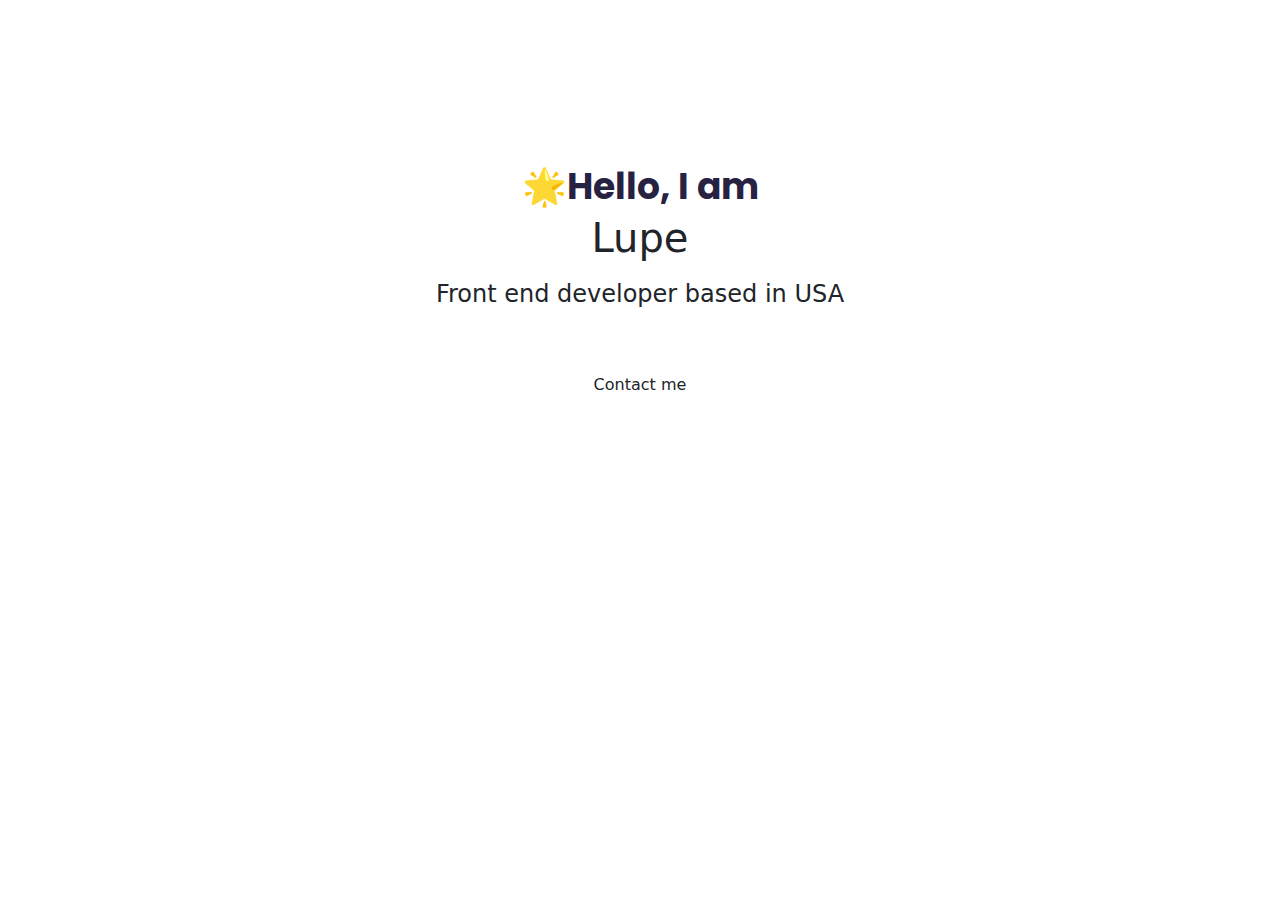
==== index.html @ 60972c89 "summary" ====
<!DOCTYPE html>
<html lang="en">
<head>
  <meta charset="UTF-8">
  <meta name="viewport" content="width=device-width, initial-scale=1.0">
  <title>Portfolio</title>
 <link rel="stylesheet" href="styles.css">
  <link href="https://cdn.jsdelivr.net/npm/bootstrap@5.3.3/dist/css/bootstrap.min.css" rel="stylesheet" integrity="sha384-QWTKZyjpPEjISv5WaRU9OFeRpok6YctnYmDr5pNlyT2bRjXh0JMhjY6hW+ALEwIH" crossorigin="anonymous">
  <script src="https://cdn.jsdelivr.net/npm/bootstrap@5.3.3/dist/js/bootstrap.bundle.min.js" integrity="sha384-YvpcrYf0tY3lHB60NNkmXc5s9fDVZLESaAA55NDzOxhy9GkcIdslK1eN7N6jIeHz" crossorigin="anonymous"></script>
  <style>
    @import url('https://fonts.googleapis.com/css2?family=Merienda:wght@300..900&family=Pacifico&family=Poppins:ital,wght@0,100;0,200;0,300;0,400;0,500;0,600;0,700;0,800;0,900;1,100;1,200;1,300;1,400;1,500;1,600;1,700;1,800;1,900&family=Prociono&family=Spicy+Rice&display=swap');
    </style>
    <style>
      @import url('https://fonts.googleapis.com/css2?family=Merienda:wght@300..900&family=Pacifico&family=Playfair+Display:ital,wght@0,400..900;1,400..900&family=Poppins:ital,wght@0,100;0,200;0,300;0,400;0,500;0,600;0,700;0,800;0,900;1,100;1,200;1,300;1,400;1,500;1,600;1,700;1,800;1,900&family=Prociono&family=Spicy+Rice&display=swap');
      </style>
</head>
<body>
  <div class="hero">
    <p>🌟Hello, I am</p>
   <h1>Lupe</h1>
    <h2 class="mb-5">Front end developer based in USA</h2>
    <div>
      <a href="#" class="btn btn-branding">Contact me</a>
    </div>
  </div>
 
  

  
</body>
</html>
---- styles.css ----
.root {
  --branding-color:#6c63ff;
  --heading-font-family:"Playfair Display",serif;
  --default-font-family:"Poppins", sans-serif;
  --secondary-color:#f9f7fe;
}
body{
  font-family:var(--default-font-family);
  
}

h1,h2,h3,h4,h5,h6{
    color:black;
    font-family:var(--heading-font-family);
    font-weight:bold;

    
}
h1{
  font-size:96px;
}
p{
  font-family:"poppins";
  font-weight:normal;
}
.hero{
  background:var(--secondary-color);
  text-align: center;
  padding:160px 20px;

}
.hero p{
font-weight:bold;
  font-size:36px;
  margin:0;
  color:#272142;
}
.hero h2{
  font-family:var(--heading-font-family);
  font-weight:normal;
  font-size:24px;
  line-height:2;

}
.btn-branding{
  background:var(--branding-color);
  border-radius:4px;
  color:white;
  font-size:18px;
  line-height:27px;
  padding: 15px 30px;
}
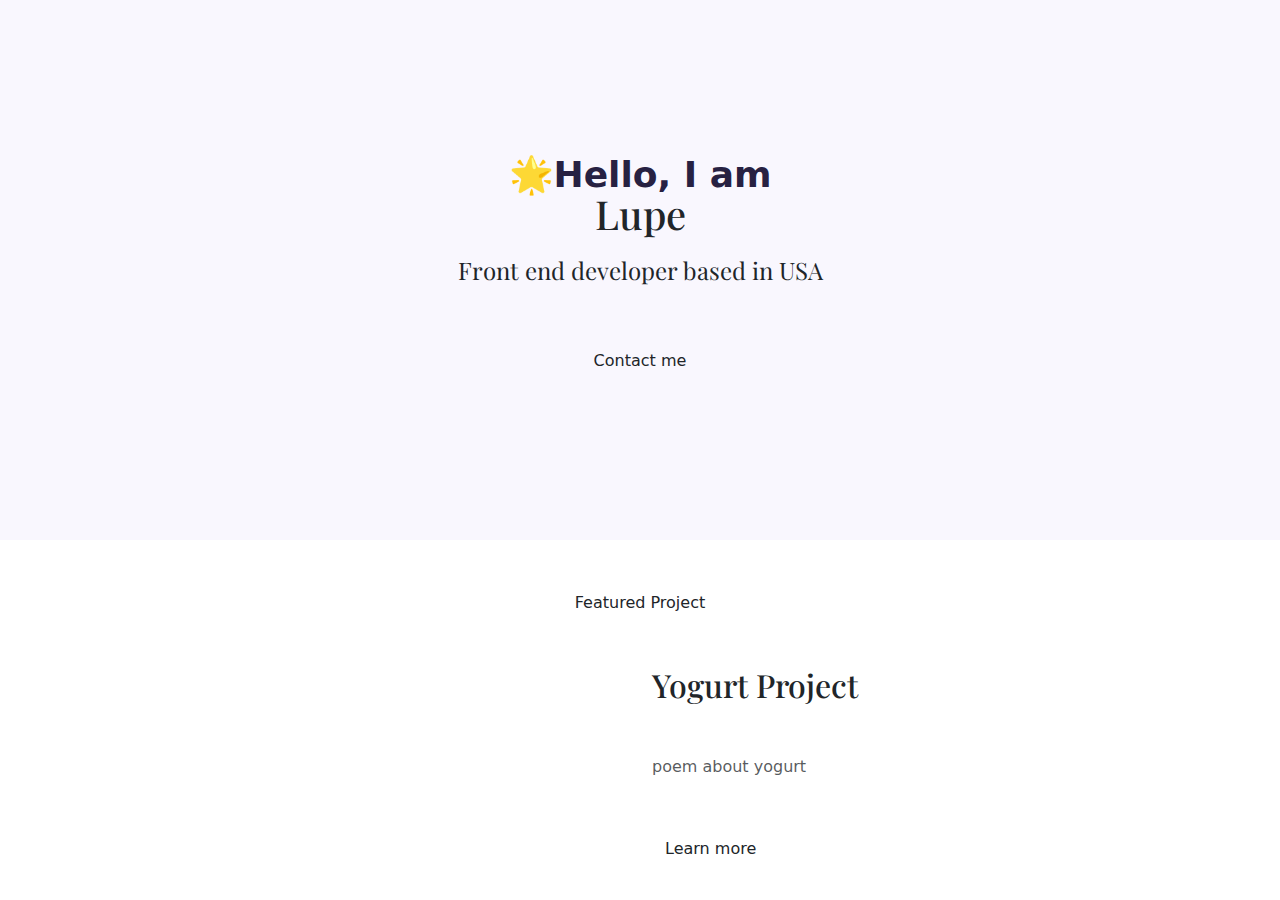
==== commit 6d9f467b: "summary" ====
--- a/index.html
+++ b/index.html
@@ -23,7 +23,27 @@
       <a href="#" class="btn btn-branding">Contact me</a>
     </div>
   </div>
- 
+  <p class="text-center m-5">
+    Featured Project 
+   </p>
+  <div class="container">
+    
+    <div class="row">
+      <div class="col-6">
+        <img src="#" class="img-fluid" alt="">
+
+      </div>
+      <div class="col-6">
+        <div class="project-description"></div>
+        
+         <h2 class="mb-5">Yogurt Project</h2>
+         <p class="mb-5 text-muted"> poem about yogurt </p>
+         <a href="#" class="btn btn-branding-outline">Learn more</a>
+      </div>
+
+    </div>
+   
+</div>
   
 
   
--- a/styles.css
+++ b/styles.css
@@ -1,4 +1,4 @@
-.root {
+:root {
   --branding-color:#6c63ff;
   --heading-font-family:"Playfair Display",serif;
   --default-font-family:"Poppins", sans-serif;
@@ -19,9 +19,14 @@
 h1{
   font-size:96px;
 }
+h2{
+  font-size:64px;
+}
 p{
-  font-family:"poppins";
+  
   font-weight:normal;
+  font-size:16px;
+  line-height:30px;
 }
 .hero{
   background:var(--secondary-color);
@@ -50,3 +55,15 @@
   line-height:27px;
   padding: 15px 30px;
 }
+.btn-branding-outline{
+  color:var(--branding-color);
+  border:1px solid var(--branding-color);
+  font-size:18px;
+  line-height:27px;
+  padding: 15px 30px;
+  border-radius:4px;
+}
+.project-description {
+  padding:0  30px ;
+
+}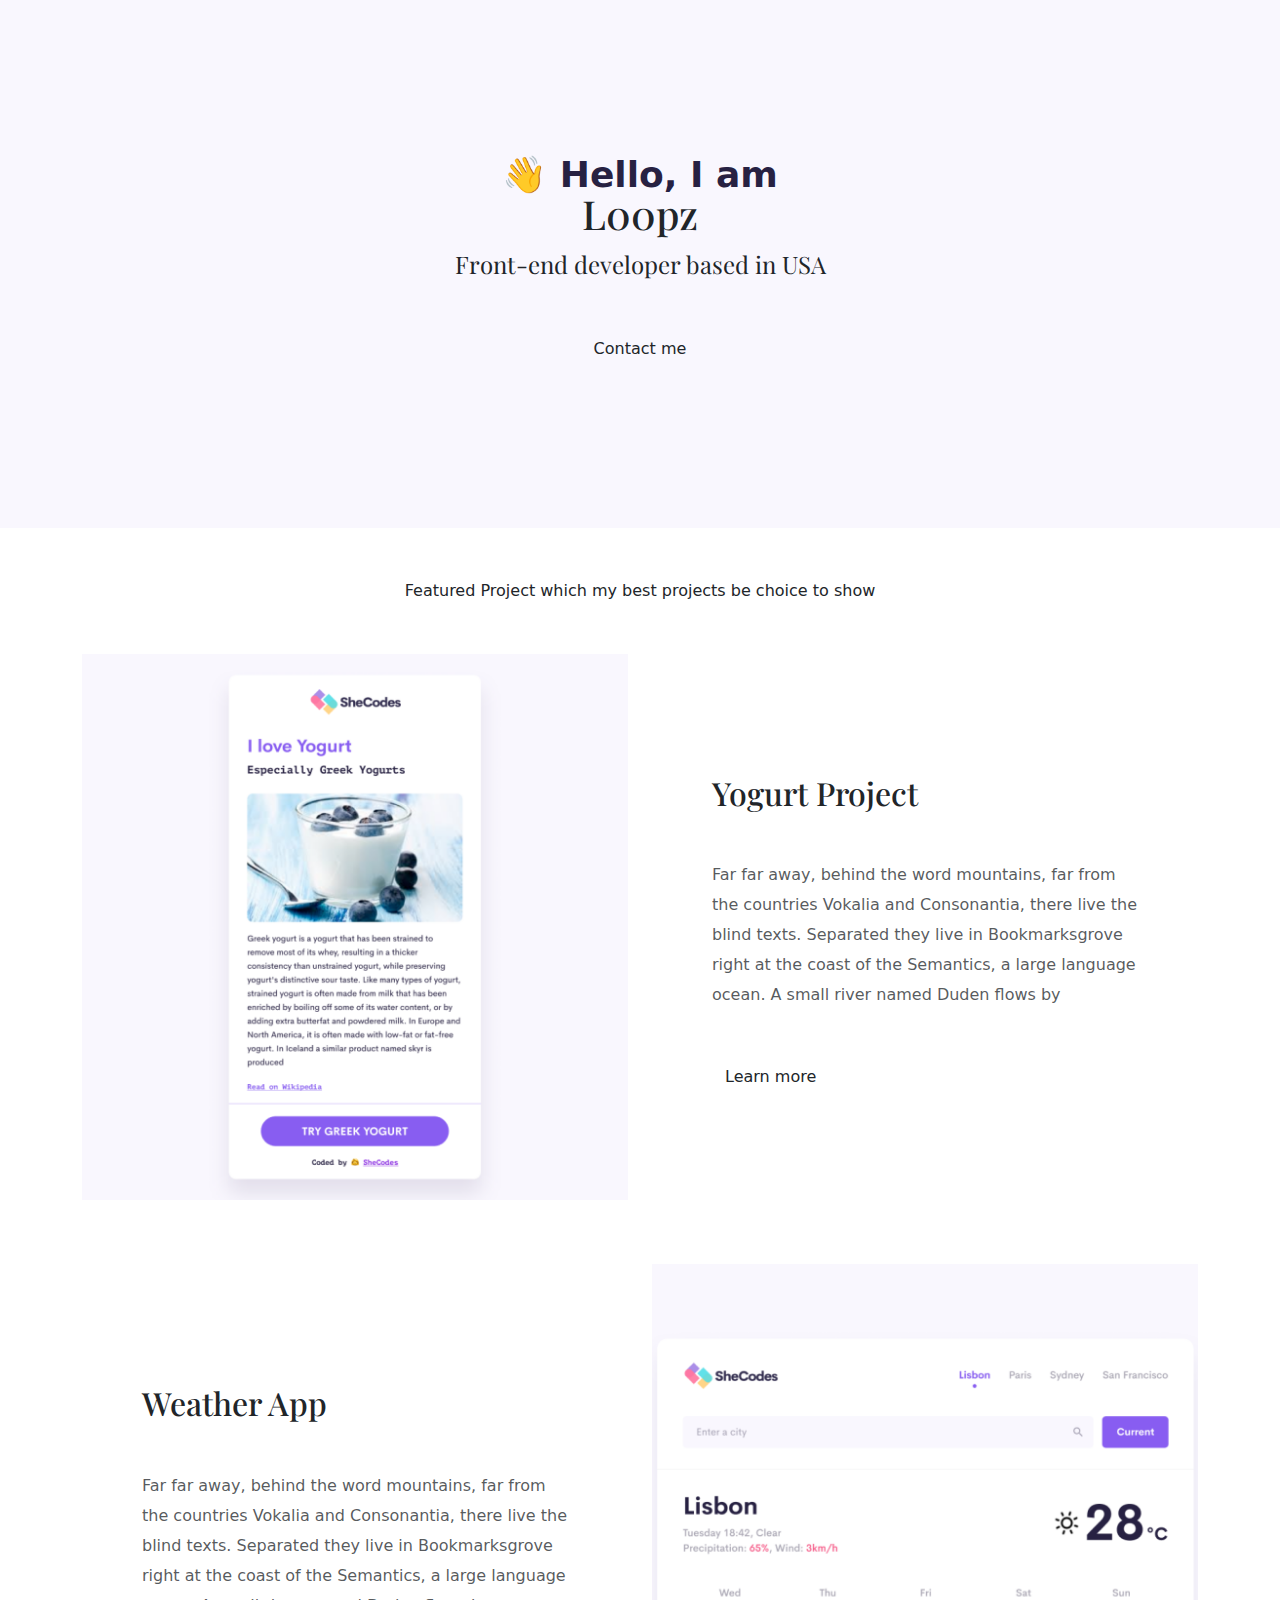
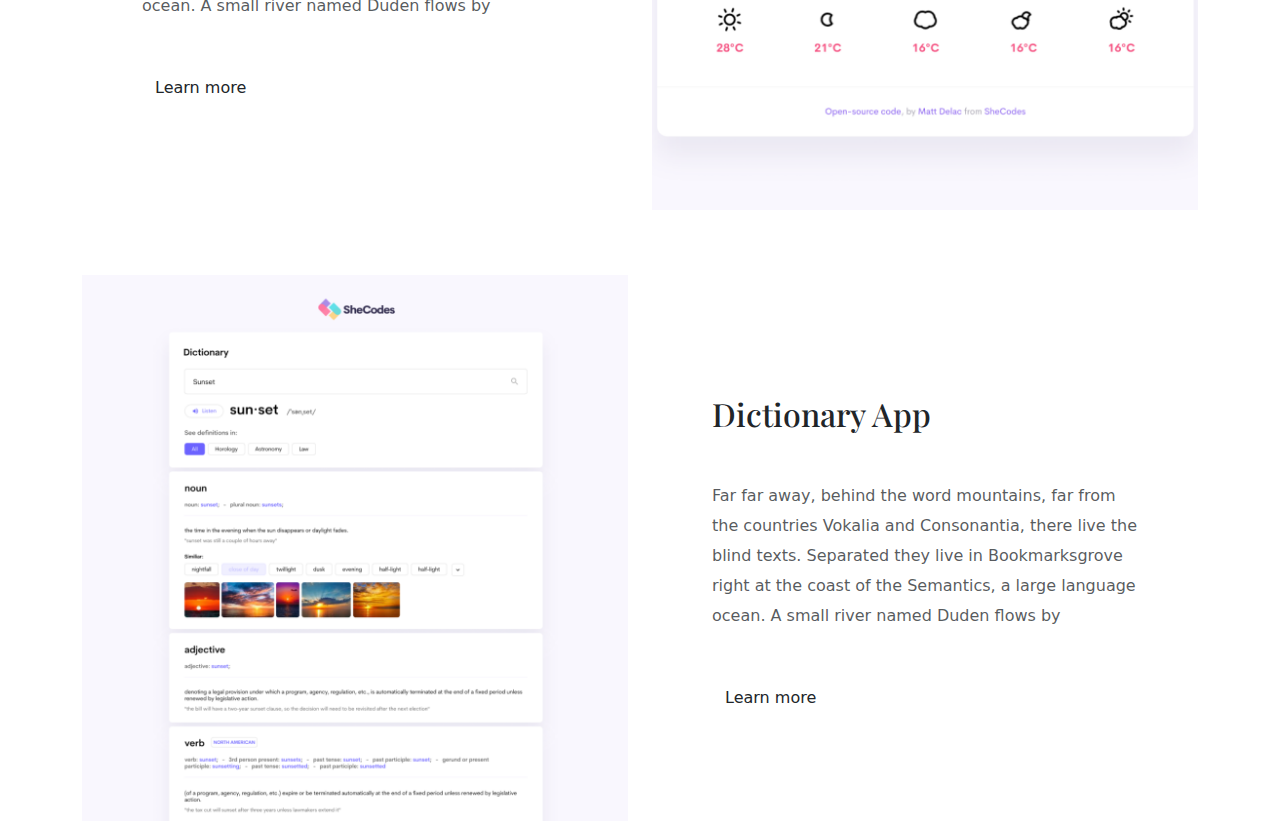
==== commit 9f979cd5: "summary" ====
--- a/index.html
+++ b/index.html
@@ -16,36 +16,68 @@
 </head>
 <body>
   <div class="hero">
-    <p>🌟Hello, I am</p>
-   <h1>Lupe</h1>
-    <h2 class="mb-5">Front end developer based in USA</h2>
+    <p>👋 Hello, I am</p>
+    <h1>L00pz</h1>
+    <h2 class="mb-5">Front-end developer based in USA</h2>
     <div>
       <a href="#" class="btn btn-branding">Contact me</a>
     </div>
   </div>
   <p class="text-center m-5">
-    Featured Project 
-   </p>
+    Featured Project which my best projects be choice to show
+  </p>
   <div class="container">
-    
+    <div class="row mb-5">
+      <div class="col d-none d-lg-block">
+        <img src="images/yogurt.png" class="img-fluid" alt="" />
+      </div>
+      <div class="col">
+        <div class="project-desciption">
+          <h2 class="mb-5">Yogurt Project</h2>
+          <p class="mb-5 text-muted">
+            Far far away, behind the word mountains, far from the countries
+            Vokalia and Consonantia, there live the blind texts. Separated
+            they live in Bookmarksgrove right at the coast of the Semantics, a
+            large language ocean. A small river named Duden flows by
+          </p>
+          <a href="" class="btn btn-branding-outline"> Learn more </a>
+        </div>
+      </div>
+    </div>
+    <div class="row mb-5">
+      <div class="col">
+        <div class="project-desciption">
+          <h2 class="mb-5">Weather App</h2>
+          <p class="mb-5 text-muted">
+            Far far away, behind the word mountains, far from the countries
+            Vokalia and Consonantia, there live the blind texts. Separated
+            they live in Bookmarksgrove right at the coast of the Semantics, a
+            large language ocean. A small river named Duden flows by
+          </p>
+          <a href="" class="btn btn-branding-outline"> Learn more </a>
+        </div>
+      </div>
+      <div class="col d-none d-lg-block">
+        <img src="images/weather.png" class="img-fluid" alt="" />
+      </div>
+    </div>
     <div class="row">
-      <div class="col-6">
-        <img src="#" class="img-fluid" alt="">
-
+      <div class="col d-none d-lg-block">
+        <img src="images/dictionary.png" class="img-fluid" alt="" />
       </div>
-      <div class="col-6">
-        <div class="project-description"></div>
-        
-         <h2 class="mb-5">Yogurt Project</h2>
-         <p class="mb-5 text-muted"> poem about yogurt </p>
-         <a href="#" class="btn btn-branding-outline">Learn more</a>
+      <div class="col">
+        <div class="project-desciption">
+          <h2 class="mb-5">Dictionary App</h2>
+          <p class="mb-5 text-muted">
+            Far far away, behind the word mountains, far from the countries
+            Vokalia and Consonantia, there live the blind texts. Separated
+            they live in Bookmarksgrove right at the coast of the Semantics, a
+            large language ocean. A small river named Duden flows by
+          </p>
+          <a href="" class="btn btn-branding-outline"> Learn more </a>
+        </div>
       </div>
-
     </div>
-   
-</div>
-  
-
-  
+  </div>
 </body>
 </html>--- a/styles.css
+++ b/styles.css
@@ -1,69 +1,98 @@
 :root {
-  --branding-color:#6c63ff;
-  --heading-font-family:"Playfair Display",serif;
-  --default-font-family:"Poppins", sans-serif;
-  --secondary-color:#f9f7fe;
-}
-body{
-  font-family:var(--default-font-family);
-  
+  --branding-color: #6c63ff;
+  --secondary-color: #f9f7fe;
+  --heading-font-family: "Playfair Display", serif;
+  --default-font-family: "Poppins", sans-serif;
 }
 
-h1,h2,h3,h4,h5,h6{
-    color:black;
-    font-family:var(--heading-font-family);
-    font-weight:bold;
+body {
+  font-family: var(--default-font-family);
+}
 
-    
+h1,
+h2,
+h3,
+h4,
+h5,
+h6 {
+  color: black;
+  font-family: var(--heading-font-family);
+  font-weight: bold;
 }
-h1{
-  font-size:96px;
+
+h1 {
+  font-size: 96px;
+  line-height: 1.5;
 }
-h2{
-  font-size:64px;
+
+h2 {
+  font-size: 64px;
 }
-p{
-  
-  font-weight:normal;
-  font-size:16px;
-  line-height:30px;
+
+p {
+  font-weight: normal;
+  font-size: 16px;
+  line-height: 30px;
 }
-.hero{
-  background:var(--secondary-color);
+
+.hero {
+  background: var(--secondary-color);
   text-align: center;
-  padding:160px 20px;
+  padding: 160px 20px;
+}
 
+.hero p {
+  font-size: 36px;
+  font-weight: bold;
+  margin: 0;
+  color: #272142;
 }
-.hero p{
-font-weight:bold;
-  font-size:36px;
-  margin:0;
-  color:#272142;
+
+.hero h2 {
+  font-family: var(--heading-font-family);
+  font-weight: normal;
+  line-height: 1.5;
+  font-size: 24px;
 }
-.hero h2{
-  font-family:var(--heading-font-family);
-  font-weight:normal;
-  font-size:24px;
-  line-height:2;
 
-}
-.btn-branding{
-  background:var(--branding-color);
-  border-radius:4px;
-  color:white;
-  font-size:18px;
-  line-height:27px;
+.btn-branding {
+  background: var(--branding-color);
+  border-radius: 4px;
+  color: white;
+  font-size: 18px;
+  line-height: 27px;
   padding: 15px 30px;
 }
-.btn-branding-outline{
-  color:var(--branding-color);
-  border:1px solid var(--branding-color);
-  font-size:18px;
-  line-height:27px;
+
+.btn-branding-outline {
+  color: var(--branding-color);
+  border: 1px solid var(--branding-color);
+  border-radius: 4px;
+  font-size: 18px;
+  line-height: 27px;
   padding: 15px 30px;
-  border-radius:4px;
 }
-.project-description {
-  padding:0  30px ;
 
-}+.project-desciption {
+  padding: 120px 60px;
+}
+
+@media (max-width: 900px) {
+  h1 {
+    font-size: 44px;
+    line-height: 2;
+  }
+
+  h2 {
+    font-size: 44px;
+  }
+
+  .hero {
+    padding: 80px 20px;
+  }
+
+  .project-desciption {
+    padding: 0;
+    text-align: center;
+  }
+}
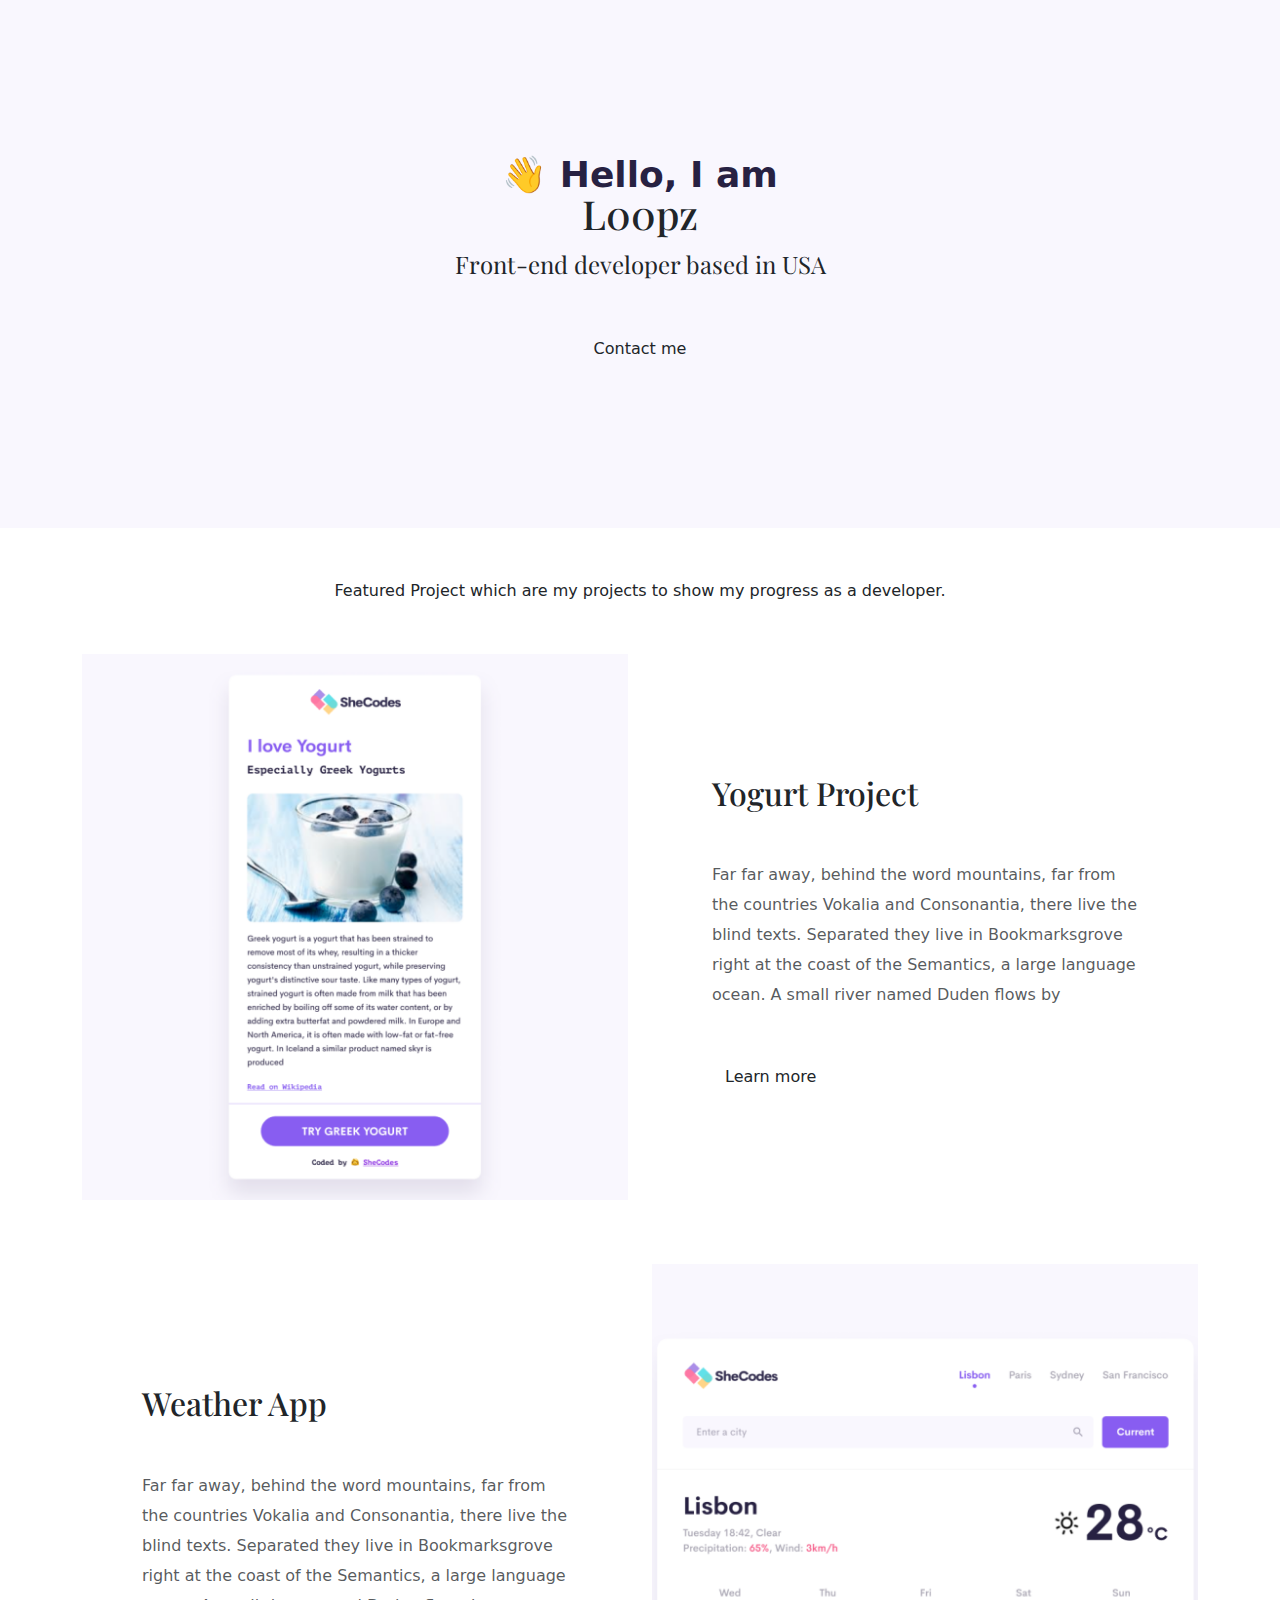
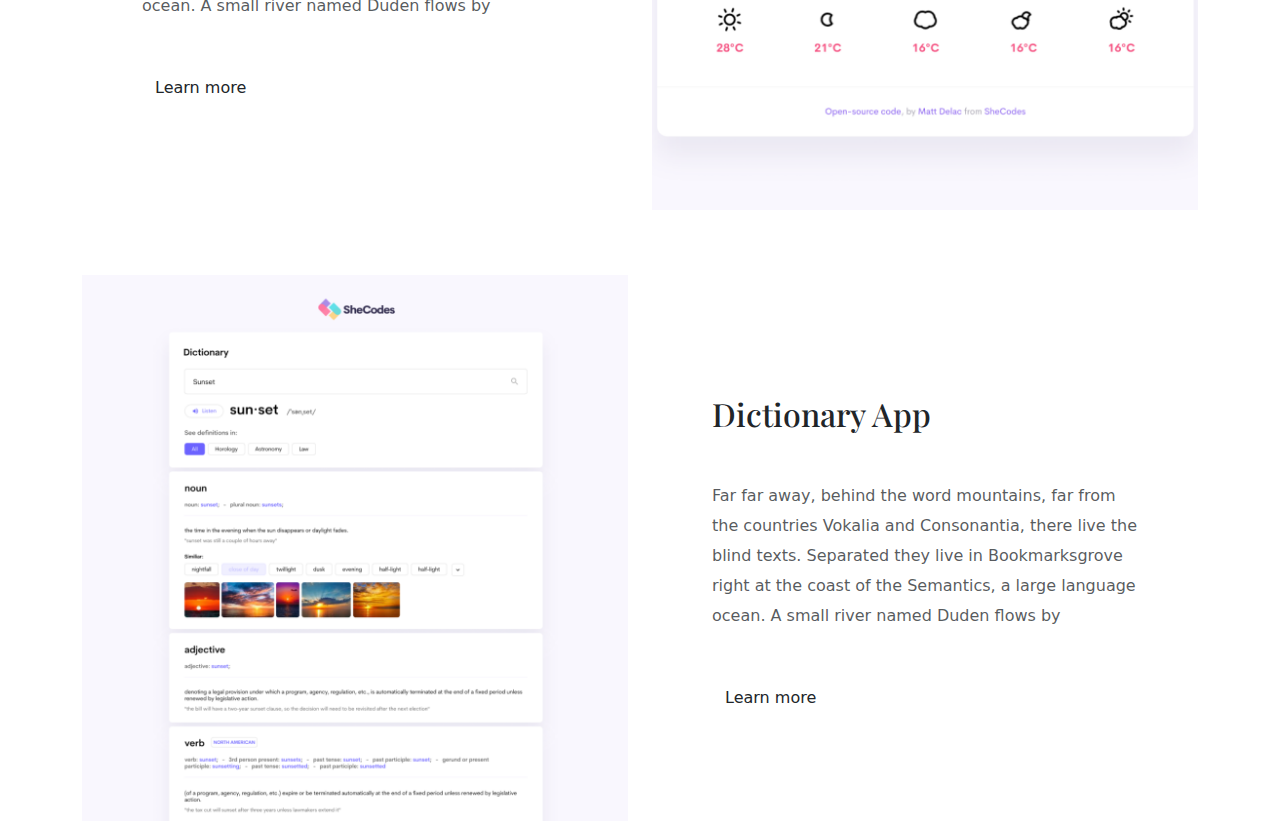
==== commit 70fec4c9: "Update index" ====
--- a/index.html
+++ b/index.html
@@ -24,7 +24,7 @@
     </div>
   </div>
   <p class="text-center m-5">
-    Featured Project which my best projects be choice to show
+    Featured Project which are my projects to show my progress as a developer.
   </p>
   <div class="container">
     <div class="row mb-5">
--- a/styles.css
+++ b/styles.css
@@ -55,6 +55,24 @@
   font-size: 24px;
 }
 
+.about-section {
+  padding: 160px 20px;
+}
+
+.about-section h1 {
+  font-size: 64px;
+  line-height: 80px;
+}
+
+.about-section h2 {
+  font-size: 18px;
+  font-family: var(--default-font-family);
+}
+
+.about-section-content {
+  margin: 30px;
+}
+
 .btn-branding {
   background: var(--branding-color);
   border-radius: 4px;
@@ -80,7 +98,7 @@
 @media (max-width: 900px) {
   h1 {
     font-size: 44px;
-    line-height: 2;
+    line-height: 56px;
   }
 
   h2 {
@@ -91,6 +109,11 @@
     padding: 80px 20px;
   }
 
+  .about-section {
+    text-align: center;
+    padding: 0;
+  }
+
   .project-desciption {
     padding: 0;
     text-align: center;
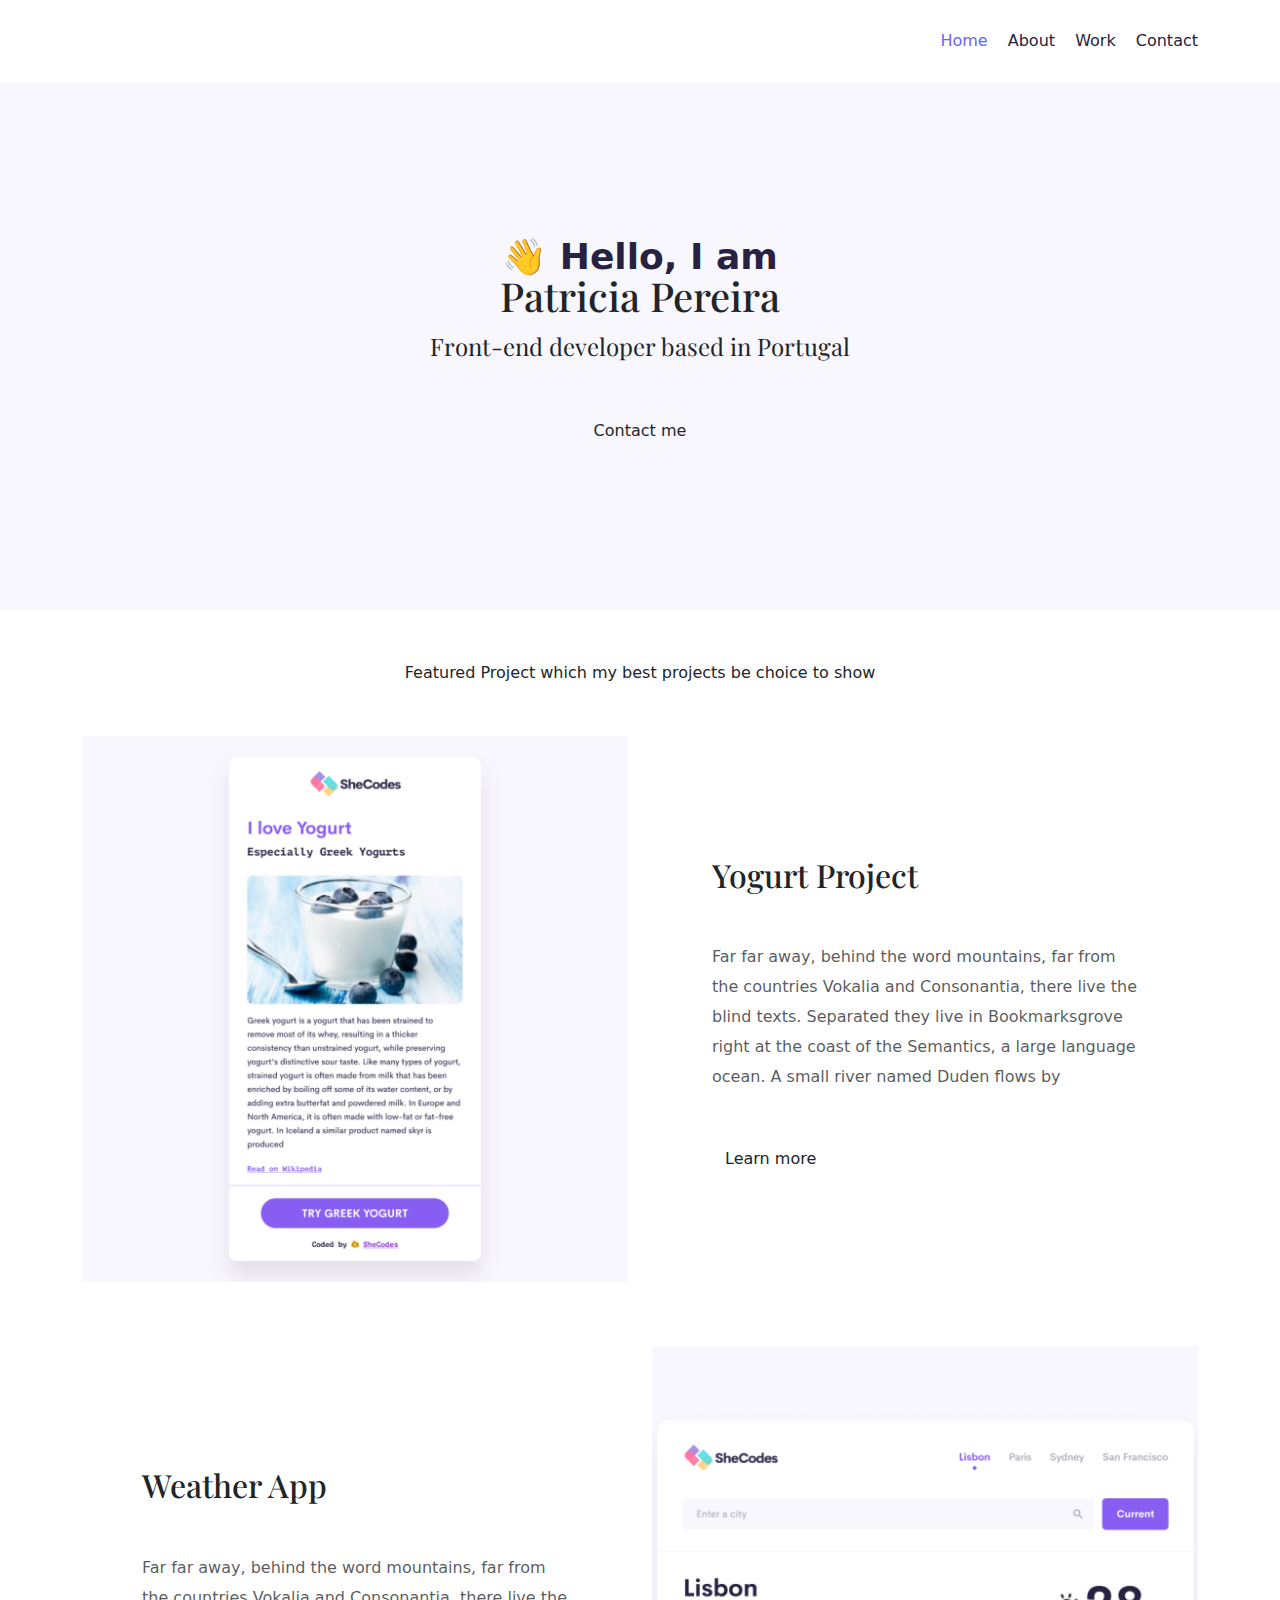
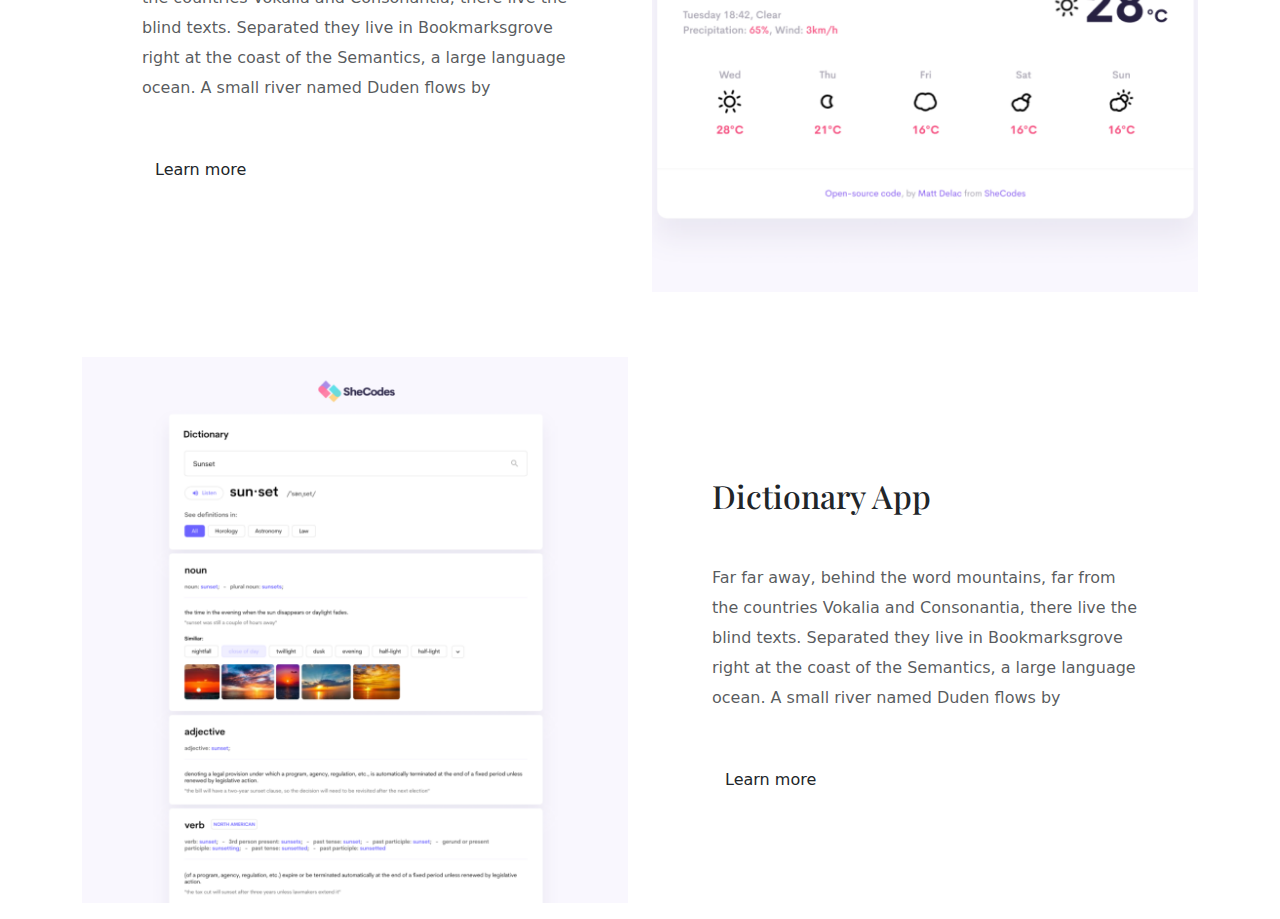
==== commit 9588a81c: "Summary" ====
--- a/index.html
+++ b/index.html
@@ -14,70 +14,97 @@
       @import url('https://fonts.googleapis.com/css2?family=Merienda:wght@300..900&family=Pacifico&family=Playfair+Display:ital,wght@0,400..900;1,400..900&family=Poppins:ital,wght@0,100;0,200;0,300;0,400;0,500;0,600;0,700;0,800;0,900;1,100;1,200;1,300;1,400;1,500;1,600;1,700;1,800;1,900&family=Prociono&family=Spicy+Rice&display=swap');
       </style>
 </head>
-<body>
-  <div class="hero">
-    <p>👋 Hello, I am</p>
-    <h1>L00pz</h1>
-    <h2 class="mb-5">Front-end developer based in USA</h2>
-    <div>
-      <a href="#" class="btn btn-branding">Contact me</a>
+
+  <body>
+    <div class="container">
+      <nav class="d-flex justify-content-between">
+        <a href="/">
+          <img src="images/logo.png" class="logo d-none d-md-block" alt="" />
+          <img
+            src="images/logo-small.jpg"
+            class="logo d-block d-md-none"
+            alt=""
+          />
+        </a>
+        <ul>
+          <li class="active">
+            <a href="/"> Home</a>
+          </li>
+          <li>
+            <a href="/about.html"> About</a>
+          </li>
+          <li>
+            <a href="/work.html"> Work</a>
+          </li>
+          <li>
+            <a href="/contact.html"> Contact</a>
+          </li>
+        </ul>
+      </nav>
     </div>
-  </div>
-  <p class="text-center m-5">
-    Featured Project which are my projects to show my progress as a developer.
-  </p>
-  <div class="container">
-    <div class="row mb-5">
-      <div class="col d-none d-lg-block">
-        <img src="images/yogurt.png" class="img-fluid" alt="" />
+    <div class="hero">
+      <p>👋 Hello, I am</p>
+      <h1>Patricia Pereira</h1>
+      <h2 class="mb-5">Front-end developer based in Portugal</h2>
+      <div>
+        <a href="#" class="btn btn-branding">Contact me</a>
       </div>
-      <div class="col">
-        <div class="project-desciption">
-          <h2 class="mb-5">Yogurt Project</h2>
-          <p class="mb-5 text-muted">
-            Far far away, behind the word mountains, far from the countries
-            Vokalia and Consonantia, there live the blind texts. Separated
-            they live in Bookmarksgrove right at the coast of the Semantics, a
-            large language ocean. A small river named Duden flows by
-          </p>
-          <a href="" class="btn btn-branding-outline"> Learn more </a>
+    </div>
+    <p class="text-center m-5">
+      Featured Project which my best projects be choice to show
+    </p>
+    <div class="container">
+      <div class="row mb-5">
+        <div class="col d-none d-lg-block">
+          <img src="images/yogurt.png" class="img-fluid" alt="" />
+        </div>
+        <div class="col">
+          <div class="project-desciption">
+            <h2 class="mb-5">Yogurt Project</h2>
+            <p class="mb-5 text-muted">
+              Far far away, behind the word mountains, far from the countries
+              Vokalia and Consonantia, there live the blind texts. Separated
+              they live in Bookmarksgrove right at the coast of the Semantics, a
+              large language ocean. A small river named Duden flows by
+            </p>
+            <a href="" class="btn btn-branding-outline"> Learn more </a>
+          </div>
+        </div>
+      </div>
+      <div class="row mb-5">
+        <div class="col">
+          <div class="project-desciption">
+            <h2 class="mb-5">Weather App</h2>
+            <p class="mb-5 text-muted">
+              Far far away, behind the word mountains, far from the countries
+              Vokalia and Consonantia, there live the blind texts. Separated
+              they live in Bookmarksgrove right at the coast of the Semantics, a
+              large language ocean. A small river named Duden flows by
+            </p>
+            <a href="" class="btn btn-branding-outline"> Learn more </a>
+          </div>
+        </div>
+        <div class="col d-none d-lg-block">
+          <img src="images/weather.png" class="img-fluid" alt="" />
+        </div>
+      </div>
+      <div class="row">
+        <div class="col d-none d-lg-block">
+          <img src="images/dictionary.png" class="img-fluid" alt="" />
+        </div>
+        <div class="col">
+          <div class="project-desciption">
+            <h2 class="mb-5">Dictionary App</h2>
+            <p class="mb-5 text-muted">
+              Far far away, behind the word mountains, far from the countries
+              Vokalia and Consonantia, there live the blind texts. Separated
+              they live in Bookmarksgrove right at the coast of the Semantics, a
+              large language ocean. A small river named Duden flows by
+            </p>
+            <a href="" class="btn btn-branding-outline"> Learn more </a>
+          </div>
         </div>
       </div>
     </div>
-    <div class="row mb-5">
-      <div class="col">
-        <div class="project-desciption">
-          <h2 class="mb-5">Weather App</h2>
-          <p class="mb-5 text-muted">
-            Far far away, behind the word mountains, far from the countries
-            Vokalia and Consonantia, there live the blind texts. Separated
-            they live in Bookmarksgrove right at the coast of the Semantics, a
-            large language ocean. A small river named Duden flows by
-          </p>
-          <a href="" class="btn btn-branding-outline"> Learn more </a>
-        </div>
-      </div>
-      <div class="col d-none d-lg-block">
-        <img src="images/weather.png" class="img-fluid" alt="" />
-      </div>
-    </div>
-    <div class="row">
-      <div class="col d-none d-lg-block">
-        <img src="images/dictionary.png" class="img-fluid" alt="" />
-      </div>
-      <div class="col">
-        <div class="project-desciption">
-          <h2 class="mb-5">Dictionary App</h2>
-          <p class="mb-5 text-muted">
-            Far far away, behind the word mountains, far from the countries
-            Vokalia and Consonantia, there live the blind texts. Separated
-            they live in Bookmarksgrove right at the coast of the Semantics, a
-            large language ocean. A small river named Duden flows by
-          </p>
-          <a href="" class="btn btn-branding-outline"> Learn more </a>
-        </div>
-      </div>
-    </div>
-  </div>
-</body>
-</html>+  </body>
+</html>
--- a/styles.css
+++ b/styles.css
@@ -55,21 +55,32 @@
   font-size: 24px;
 }
 
-.about-section {
+.content-container {
   padding: 160px 20px;
 }
 
-.about-section h1 {
+.content h1 {
   font-size: 64px;
   line-height: 80px;
 }
 
-.about-section h2 {
+.content h2 {
   font-size: 18px;
   font-family: var(--default-font-family);
 }
 
-.about-section-content {
+.content h3 {
+  font-size: 24px;
+  line-height: 1.5;
+
+  font-family: var(--default-font-family);
+}
+
+.content p {
+  font-size: 14px;
+}
+
+.content {
   margin: 30px;
 }
 
@@ -95,6 +106,37 @@
   padding: 120px 60px;
 }
 
+.logo {
+  max-height: 40px;
+}
+
+nav {
+  padding: 20px 0;
+}
+
+nav ul {
+  padding: 0;
+  margin: 0;
+}
+
+nav li {
+  display: inline;
+  list-style: none;
+  line-height: 42px;
+  margin-left: 15px;
+}
+
+nav a {
+  text-decoration: none;
+  color: #272142;
+  transition: all 100ms ease-in-out;
+}
+
+nav a:hover,
+nav li.active a {
+  color: var(--branding-color);
+}
+
 @media (max-width: 900px) {
   h1 {
     font-size: 44px;
@@ -109,7 +151,7 @@
     padding: 80px 20px;
   }
 
-  .about-section {
+  .content {
     text-align: center;
     padding: 0;
   }
@@ -118,4 +160,4 @@
     padding: 0;
     text-align: center;
   }
-}
+}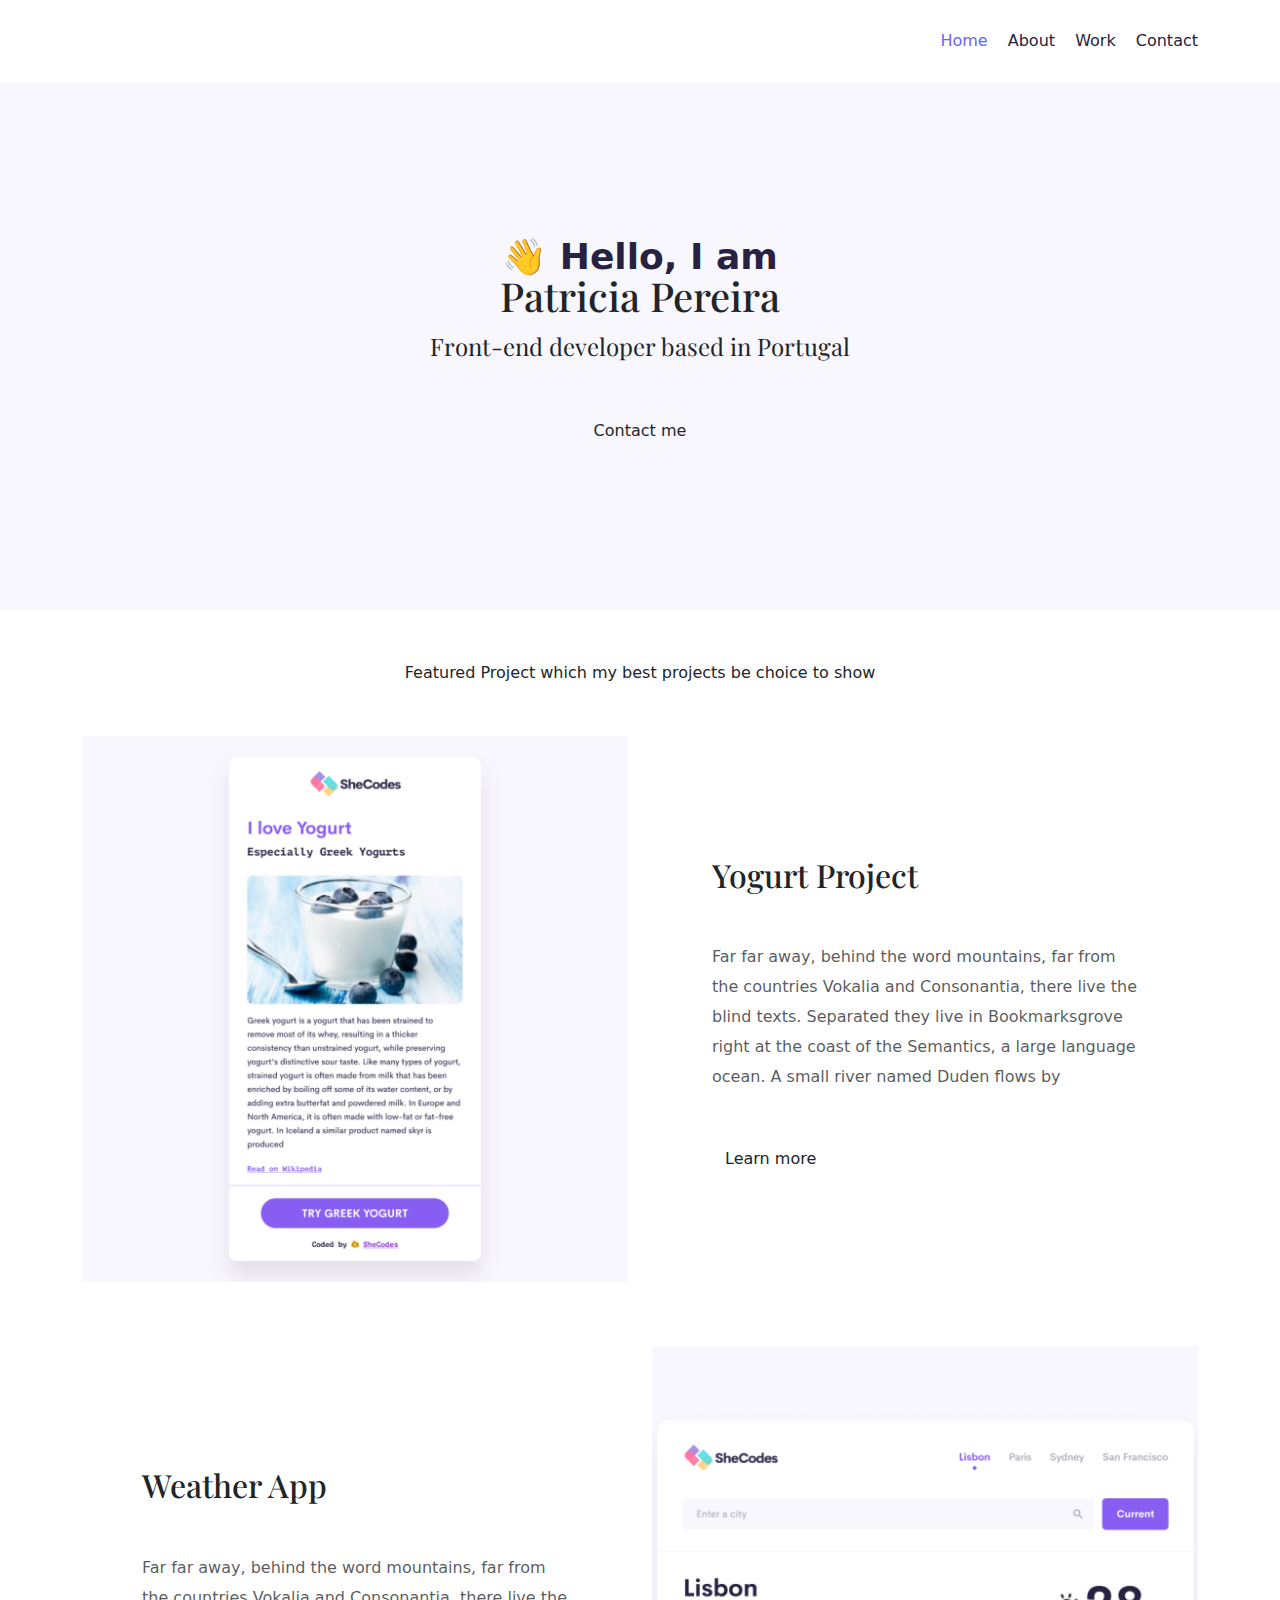
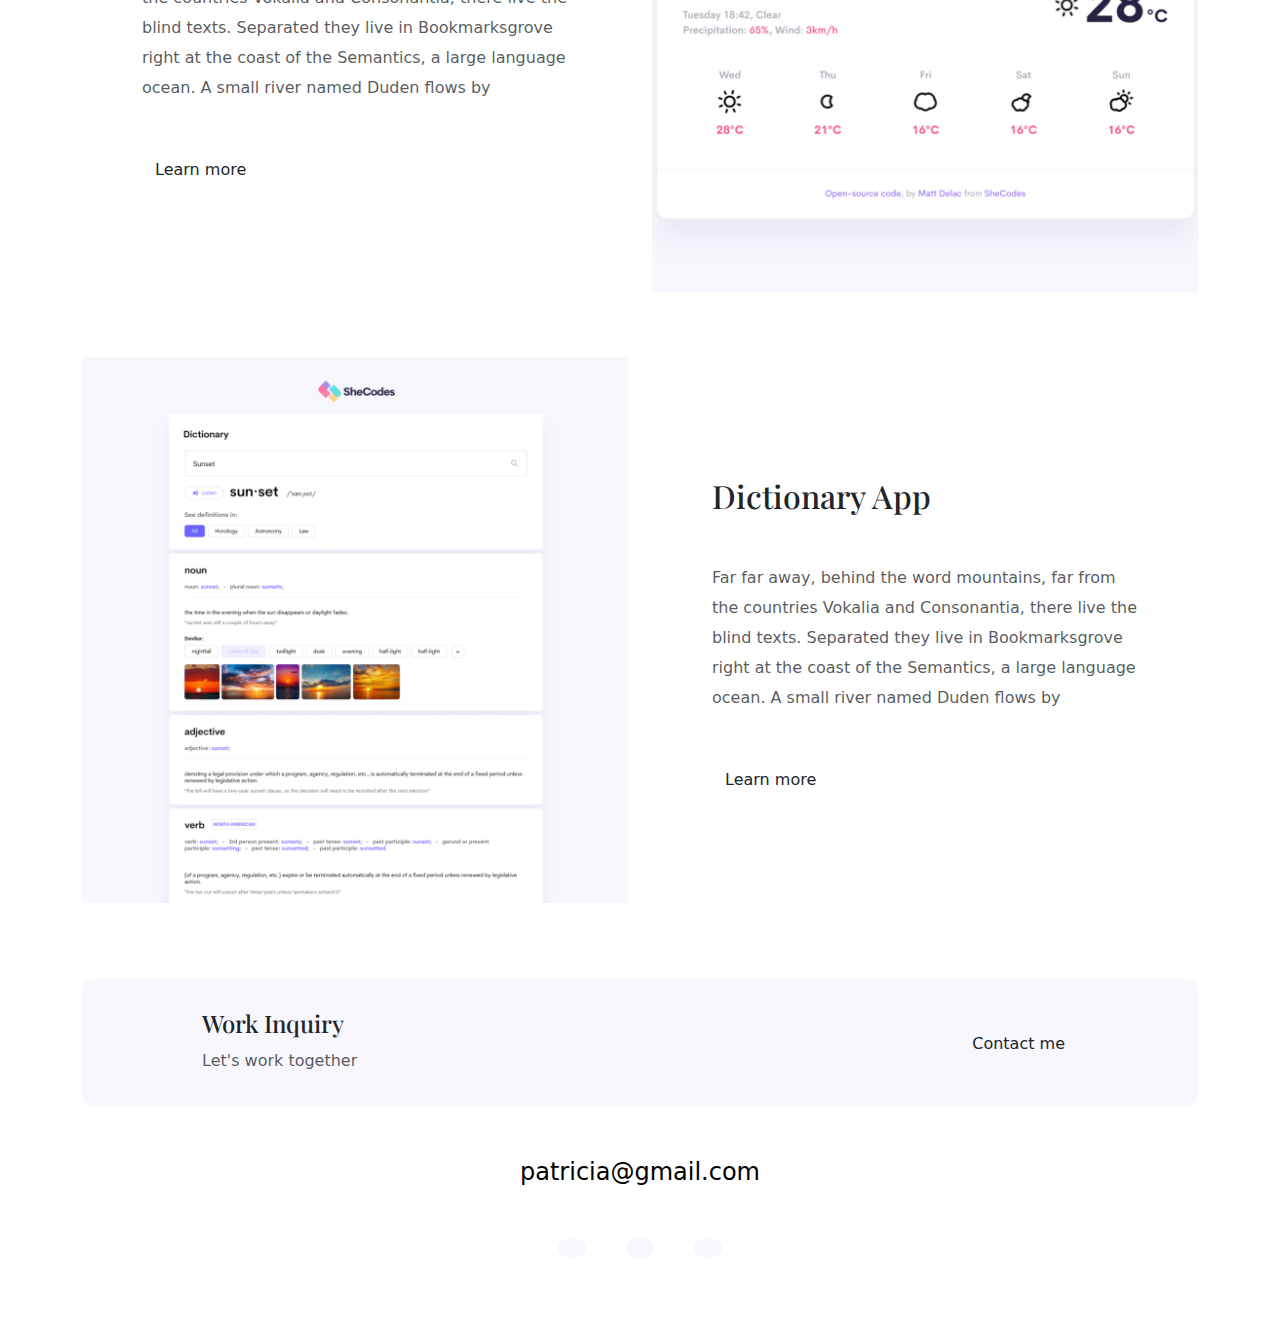
==== commit 8766088b: "Summary" ====
--- a/index.html
+++ b/index.html
@@ -15,96 +15,124 @@
       </style>
 </head>
 
-  <body>
-    <div class="container">
-      <nav class="d-flex justify-content-between">
-        <a href="/">
-          <img src="images/logo.png" class="logo d-none d-md-block" alt="" />
-          <img
-            src="images/logo-small.jpg"
-            class="logo d-block d-md-none"
-            alt=""
-          />
-        </a>
-        <ul>
-          <li class="active">
-            <a href="/"> Home</a>
-          </li>
-          <li>
-            <a href="/about.html"> About</a>
-          </li>
-          <li>
-            <a href="/work.html"> Work</a>
-          </li>
-          <li>
-            <a href="/contact.html"> Contact</a>
-          </li>
-        </ul>
-      </nav>
+<body>
+  <div class="container">
+    <nav class="d-flex justify-content-between">
+      <a href="/">
+        <img src="images/logo.png" class="logo d-none d-md-block" alt="" />
+        <img
+          src="images/logo-small.jpg"
+          class="logo d-block d-md-none"
+          alt=""
+        />
+      </a>
+      <ul>
+        <li class="active">
+          <a href="/"> Home</a>
+        </li>
+        <li>
+          <a href="/about.html"> About</a>
+        </li>
+        <li>
+          <a href="/work.html"> Work</a>
+        </li>
+        <li>
+          <a href="/contact.html"> Contact</a>
+        </li>
+      </ul>
+    </nav>
+  </div>
+  <div class="hero">
+    <p>👋 Hello, I am</p>
+    <h1>Patricia Pereira</h1>
+    <h2 class="mb-5">Front-end developer based in Portugal</h2>
+    <div>
+      <a href="#" class="btn btn-branding">Contact me</a>
     </div>
-    <div class="hero">
-      <p>👋 Hello, I am</p>
-      <h1>Patricia Pereira</h1>
-      <h2 class="mb-5">Front-end developer based in Portugal</h2>
-      <div>
-        <a href="#" class="btn btn-branding">Contact me</a>
+  </div>
+  <p class="text-center m-5">
+    Featured Project which my best projects be choice to show
+  </p>
+  <div class="container">
+    <div class="row mb-5">
+      <div class="col d-none d-lg-block">
+        <img src="images/yogurt.png" class="img-fluid" alt="" />
       </div>
-    </div>
-    <p class="text-center m-5">
-      Featured Project which my best projects be choice to show
-    </p>
-    <div class="container">
-      <div class="row mb-5">
-        <div class="col d-none d-lg-block">
-          <img src="images/yogurt.png" class="img-fluid" alt="" />
-        </div>
-        <div class="col">
-          <div class="project-desciption">
-            <h2 class="mb-5">Yogurt Project</h2>
-            <p class="mb-5 text-muted">
-              Far far away, behind the word mountains, far from the countries
-              Vokalia and Consonantia, there live the blind texts. Separated
-              they live in Bookmarksgrove right at the coast of the Semantics, a
-              large language ocean. A small river named Duden flows by
-            </p>
-            <a href="" class="btn btn-branding-outline"> Learn more </a>
-          </div>
-        </div>
-      </div>
-      <div class="row mb-5">
-        <div class="col">
-          <div class="project-desciption">
-            <h2 class="mb-5">Weather App</h2>
-            <p class="mb-5 text-muted">
-              Far far away, behind the word mountains, far from the countries
-              Vokalia and Consonantia, there live the blind texts. Separated
-              they live in Bookmarksgrove right at the coast of the Semantics, a
-              large language ocean. A small river named Duden flows by
-            </p>
-            <a href="" class="btn btn-branding-outline"> Learn more </a>
-          </div>
-        </div>
-        <div class="col d-none d-lg-block">
-          <img src="images/weather.png" class="img-fluid" alt="" />
-        </div>
-      </div>
-      <div class="row">
-        <div class="col d-none d-lg-block">
-          <img src="images/dictionary.png" class="img-fluid" alt="" />
-        </div>
-        <div class="col">
-          <div class="project-desciption">
-            <h2 class="mb-5">Dictionary App</h2>
-            <p class="mb-5 text-muted">
-              Far far away, behind the word mountains, far from the countries
-              Vokalia and Consonantia, there live the blind texts. Separated
-              they live in Bookmarksgrove right at the coast of the Semantics, a
-              large language ocean. A small river named Duden flows by
-            </p>
-            <a href="" class="btn btn-branding-outline"> Learn more </a>
-          </div>
+      <div class="col">
+        <div class="project-desciption">
+          <h2 class="mb-5">Yogurt Project</h2>
+          <p class="mb-5 text-muted">
+            Far far away, behind the word mountains, far from the countries
+            Vokalia and Consonantia, there live the blind texts. Separated
+            they live in Bookmarksgrove right at the coast of the Semantics, a
+            large language ocean. A small river named Duden flows by
+          </p>
+          <a href="" class="btn btn-branding-outline"> Learn more </a>
         </div>
       </div>
     </div>
-  </body>
+    <div class="row mb-5">
+      <div class="col">
+        <div class="project-desciption">
+          <h2 class="mb-5">Weather App</h2>
+          <p class="mb-5 text-muted">
+            Far far away, behind the word mountains, far from the countries
+            Vokalia and Consonantia, there live the blind texts. Separated
+            they live in Bookmarksgrove right at the coast of the Semantics, a
+            large language ocean. A small river named Duden flows by
+          </p>
+          <a href="" class="btn btn-branding-outline"> Learn more </a>
+        </div>
+      </div>
+      <div class="col d-none d-lg-block">
+        <img src="images/weather.png" class="img-fluid" alt="" />
+      </div>
+    </div>
+    <div class="row">
+      <div class="col d-none d-lg-block">
+        <img src="images/dictionary.png" class="img-fluid" alt="" />
+      </div>
+      <div class="col">
+        <div class="project-desciption">
+          <h2 class="mb-5">Dictionary App</h2>
+          <p class="mb-5 text-muted">
+            Far far away, behind the word mountains, far from the countries
+            Vokalia and Consonantia, there live the blind texts. Separated
+            they live in Bookmarksgrove right at the coast of the Semantics, a
+            large language ocean. A small river named Duden flows by
+          </p>
+          <a href="" class="btn btn-branding-outline"> Learn more </a>
+        </div>
+      </div>
+    </div>
+    <footer>
+      <div class="contact-box justify-content-between mb-5 d-none d-md-flex">
+        <div>
+          <h4>Work Inquiry</h4>
+          <p class="text-muted">Let's work together</p>
+        </div>
+        <div>
+          <a href="" class="btn btn-branding mt-3"> Contact me </a>
+        </div>
+      </div>
+      <div class="d-flex justify-content-center mb-5">
+        <a href="mailto:patricia@gmail.com" class="email-link">
+          patricia@gmail.com
+        </a>
+      </div>
+      <div class="social-links d-flex justify-content-center">
+        <a href="https://www.github.com/patricia" target="_blank">
+          <i class="fab fa-github"></i>
+        </a>
+        <a href="https://www.instragram.com/patricia" target="_blank">
+          <i class="fab fa-instagram"></i>
+        </a>
+        <a href="https://www.twitter.com/patricia" target="_blank">
+          <i class="fab fa-twitter"></i>
+        </a>
+      </div>
+    </footer>
+  </div>
+</body>
 </html>
+
--- a/styles.css
+++ b/styles.css
@@ -29,6 +29,10 @@
   font-size: 64px;
 }
 
+h4 {
+  font-size: 48px;
+}
+
 p {
   font-weight: normal;
   font-size: 16px;
@@ -137,14 +141,57 @@
   color: var(--branding-color);
 }
 
+footer {
+  margin: 60px 0;
+}
+
+footer .contact-box {
+  background: var(--secondary-color);
+  padding: 30px 120px;
+  border-radius: 10px;
+}
+
+footer .contact-box p {
+  margin: 0;
+}
+
+footer .email-link {
+  text-decoration: none;
+  color: black;
+  font-size: 24px;
+}
+
+footer .email-link:hover {
+  color: var(--branding-color);
+}
+
+footer .social-links a {
+  margin: 0 20px;
+  color: var(--branding-color);
+  background: var(--secondary-color);
+  padding: 10px 14px;
+  border-radius: 50%;
+  font-size: 18px;
+  transition: all 100ms ease-in-out;
+}
+
+footer .social-links a:hover {
+  color: white;
+  background: var(--branding-color);
+}
+
 @media (max-width: 900px) {
   h1 {
     font-size: 44px;
-    line-height: 56px;
+    line-height: 1.5;
   }
 
   h2 {
     font-size: 44px;
+  }
+
+  h4 {
+    font-size: 26px;
   }
 
   .hero {
@@ -160,4 +207,4 @@
     padding: 0;
     text-align: center;
   }
-}+}
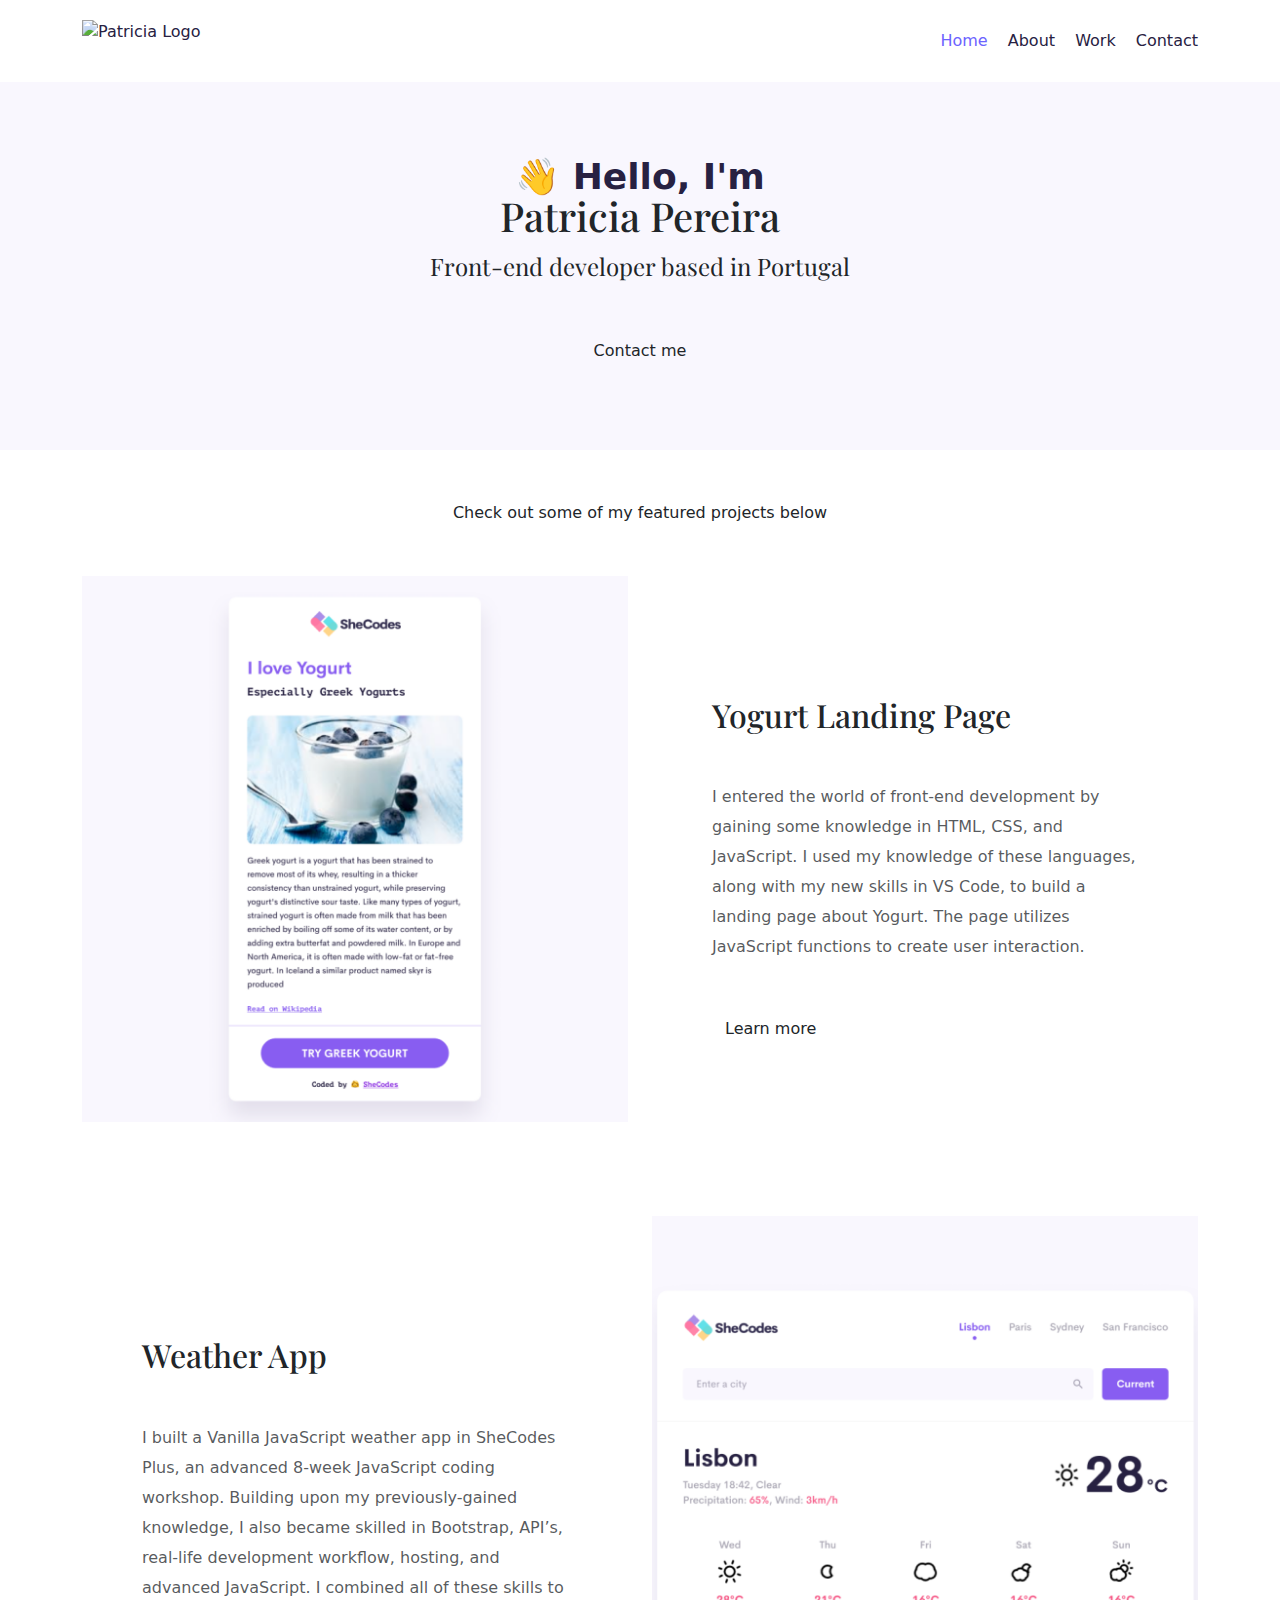
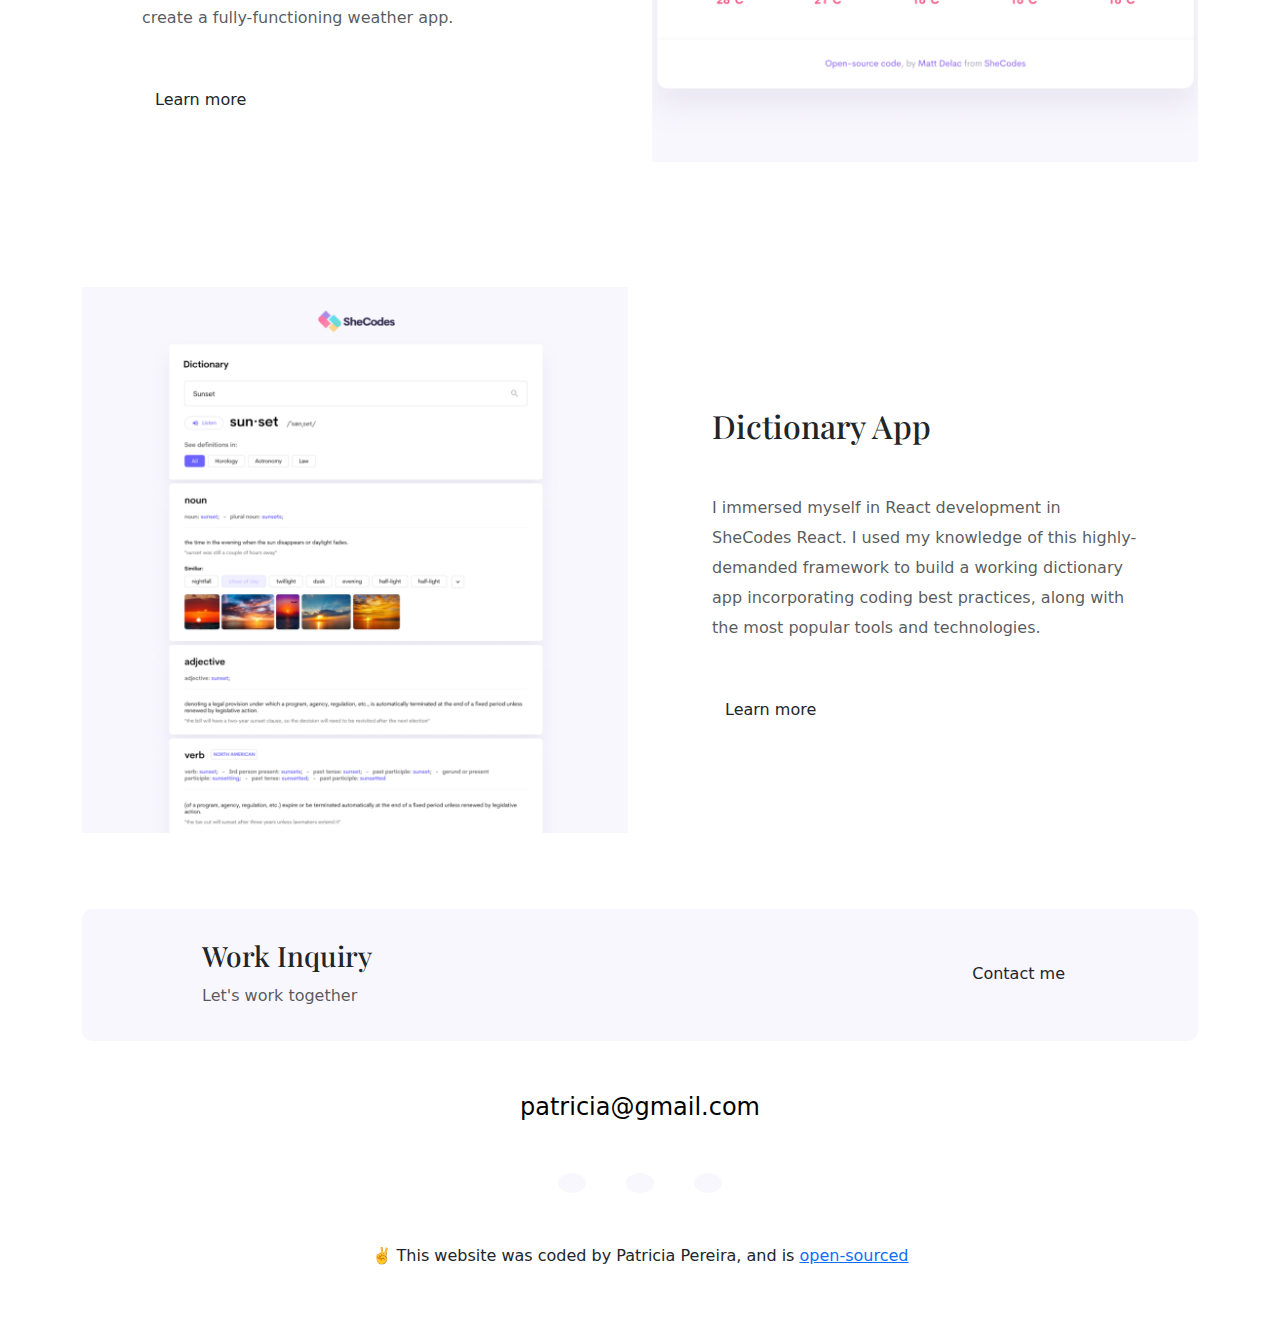
==== commit 2a4218e9: "Summary" ====
--- a/index.html
+++ b/index.html
@@ -18,56 +18,69 @@
 <body>
   <div class="container">
     <nav class="d-flex justify-content-between">
-      <a href="/">
-        <img src="images/logo.png" class="logo d-none d-md-block" alt="" />
+      <a href="/" title="Homepage">
+        <img
+          src="images/logo.png"
+          class="logo d-none d-md-block"
+          alt="Patricia Logo"
+        />
         <img
           src="images/logo-small.jpg"
           class="logo d-block d-md-none"
-          alt=""
+          alt="Patricia Logo"
         />
       </a>
       <ul>
         <li class="active">
-          <a href="/"> Home</a>
+          <a href="/" title="Homepage"> Home</a>
         </li>
         <li>
-          <a href="/about.html"> About</a>
+          <a href="/about.html" title="About Patricia"> About</a>
         </li>
         <li>
-          <a href="/work.html"> Work</a>
+          <a href="/work.html" title="Patricia's work"> Work</a>
         </li>
         <li>
-          <a href="/contact.html"> Contact</a>
+          <a href="/contact.html" title="Contact Patricia"> Contact</a>
         </li>
       </ul>
     </nav>
   </div>
   <div class="hero">
-    <p>👋 Hello, I am</p>
+    <p>👋 Hello, I'm</p>
     <h1>Patricia Pereira</h1>
     <h2 class="mb-5">Front-end developer based in Portugal</h2>
     <div>
-      <a href="#" class="btn btn-branding">Contact me</a>
+      <a href="/contact.html" class="btn btn-branding" title="Contact me"
+        >Contact me</a
+      >
     </div>
   </div>
   <p class="text-center m-5">
-    Featured Project which my best projects be choice to show
+    Check out some of my featured projects below
   </p>
   <div class="container">
     <div class="row mb-5">
       <div class="col d-none d-lg-block">
-        <img src="images/yogurt.png" class="img-fluid" alt="" />
+        <img
+          src="images/yogurt.png"
+          class="img-fluid"
+          alt="Yogurt project preview"
+        />
       </div>
       <div class="col">
         <div class="project-desciption">
-          <h2 class="mb-5">Yogurt Project</h2>
+          <h2 class="mb-5">Yogurt Landing Page</h2>
           <p class="mb-5 text-muted">
-            Far far away, behind the word mountains, far from the countries
-            Vokalia and Consonantia, there live the blind texts. Separated
-            they live in Bookmarksgrove right at the coast of the Semantics, a
-            large language ocean. A small river named Duden flows by
+            I entered the world of front-end development by gaining some
+            knowledge in HTML, CSS, and JavaScript. I used my knowledge of
+            these languages, along with my new skills in VS Code, to build a
+            landing page about Yogurt. The page utilizes JavaScript functions
+            to create user interaction.
           </p>
-          <a href="" class="btn btn-branding-outline"> Learn more </a>
+          <a href="/work.html" class="btn btn-branding-outline">
+            Learn more
+          </a>
         </div>
       </div>
     </div>
@@ -76,61 +89,106 @@
         <div class="project-desciption">
           <h2 class="mb-5">Weather App</h2>
           <p class="mb-5 text-muted">
-            Far far away, behind the word mountains, far from the countries
-            Vokalia and Consonantia, there live the blind texts. Separated
-            they live in Bookmarksgrove right at the coast of the Semantics, a
-            large language ocean. A small river named Duden flows by
+            I built a Vanilla JavaScript weather app in SheCodes Plus, an
+            advanced 8-week JavaScript coding workshop. Building upon my
+            previously-gained knowledge, I also became skilled in Bootstrap,
+            API’s, real-life development workflow, hosting, and advanced
+            JavaScript. I combined all of these skills to create a
+            fully-functioning weather app.
           </p>
-          <a href="" class="btn btn-branding-outline"> Learn more </a>
+          <a href="/work.html" class="btn btn-branding-outline">
+            Learn more
+          </a>
         </div>
       </div>
       <div class="col d-none d-lg-block">
-        <img src="images/weather.png" class="img-fluid" alt="" />
+        <img
+          src="images/weather.png"
+          class="img-fluid"
+          alt="Weather project preview"
+        />
       </div>
     </div>
     <div class="row">
       <div class="col d-none d-lg-block">
-        <img src="images/dictionary.png" class="img-fluid" alt="" />
+        <img
+          src="images/dictionary.png"
+          class="img-fluid"
+          alt="Dictionary app preview"
+        />
       </div>
       <div class="col">
         <div class="project-desciption">
           <h2 class="mb-5">Dictionary App</h2>
           <p class="mb-5 text-muted">
-            Far far away, behind the word mountains, far from the countries
-            Vokalia and Consonantia, there live the blind texts. Separated
-            they live in Bookmarksgrove right at the coast of the Semantics, a
-            large language ocean. A small river named Duden flows by
+            I immersed myself in React development in SheCodes React. I used
+            my knowledge of this highly-demanded framework to build a working
+            dictionary app incorporating coding best practices, along with the
+            most popular tools and technologies.
           </p>
-          <a href="" class="btn btn-branding-outline"> Learn more </a>
+          <a href="/work.html" class="btn btn-branding-outline">
+            Learn more
+          </a>
         </div>
       </div>
     </div>
     <footer>
       <div class="contact-box justify-content-between mb-5 d-none d-md-flex">
         <div>
-          <h4>Work Inquiry</h4>
+          <h3>Work Inquiry</h3>
           <p class="text-muted">Let's work together</p>
         </div>
         <div>
-          <a href="" class="btn btn-branding mt-3"> Contact me </a>
+          <a
+            href="/contact.html"
+            class="btn btn-branding mt-3"
+            title="Contact Patricia"
+          >
+            Contact me
+          </a>
         </div>
       </div>
       <div class="d-flex justify-content-center mb-5">
-        <a href="mailto:patricia@gmail.com" class="email-link">
+        <a
+          href="mailto:patricia@gmail.com"
+          class="email-link"
+          title="Email Patricia"
+        >
           patricia@gmail.com
         </a>
       </div>
       <div class="social-links d-flex justify-content-center">
-        <a href="https://www.github.com/patricia" target="_blank">
+        <a
+          href="https://www.github.com/patricia"
+          target="_blank"
+          title="GitHub Profile"
+        >
           <i class="fab fa-github"></i>
         </a>
-        <a href="https://www.instragram.com/patricia" target="_blank">
+        <a
+          href="https://www.instragram.com/patricia"
+          target="_blank"
+          title="instragram Profile"
+        >
           <i class="fab fa-instagram"></i>
         </a>
-        <a href="https://www.twitter.com/patricia" target="_blank">
+        <a
+          href="https://www.twitter.com/patricia"
+          target="_blank"
+          title="Twitter Profile"
+        >
           <i class="fab fa-twitter"></i>
         </a>
       </div>
+      <p class="text-center mt-5">
+        ✌️ This website was coded by Patricia Pereira, and is
+        <a
+          href="https://github.com/matthieua/portfolio-project"
+          target="_blank"
+        >
+          open-sourced
+        </a>
+      </p>
     </footer>
   </div>
 </body>
--- a/styles.css
+++ b/styles.css
@@ -29,7 +29,7 @@
   font-size: 64px;
 }
 
-h4 {
+h3 {
   font-size: 48px;
 }
 
@@ -42,7 +42,7 @@
 .hero {
   background: var(--secondary-color);
   text-align: center;
-  padding: 160px 20px;
+  padding: 80px 20px;
 }
 
 .hero p {
@@ -60,7 +60,7 @@
 }
 
 .content-container {
-  padding: 160px 20px;
+  padding: 60px 20px;
 }
 
 .content h1 {
@@ -190,12 +190,8 @@
     font-size: 44px;
   }
 
-  h4 {
+  h3 {
     font-size: 26px;
-  }
-
-  .hero {
-    padding: 80px 20px;
   }
 
   .content {
@@ -207,4 +203,4 @@
     padding: 0;
     text-align: center;
   }
-}
+}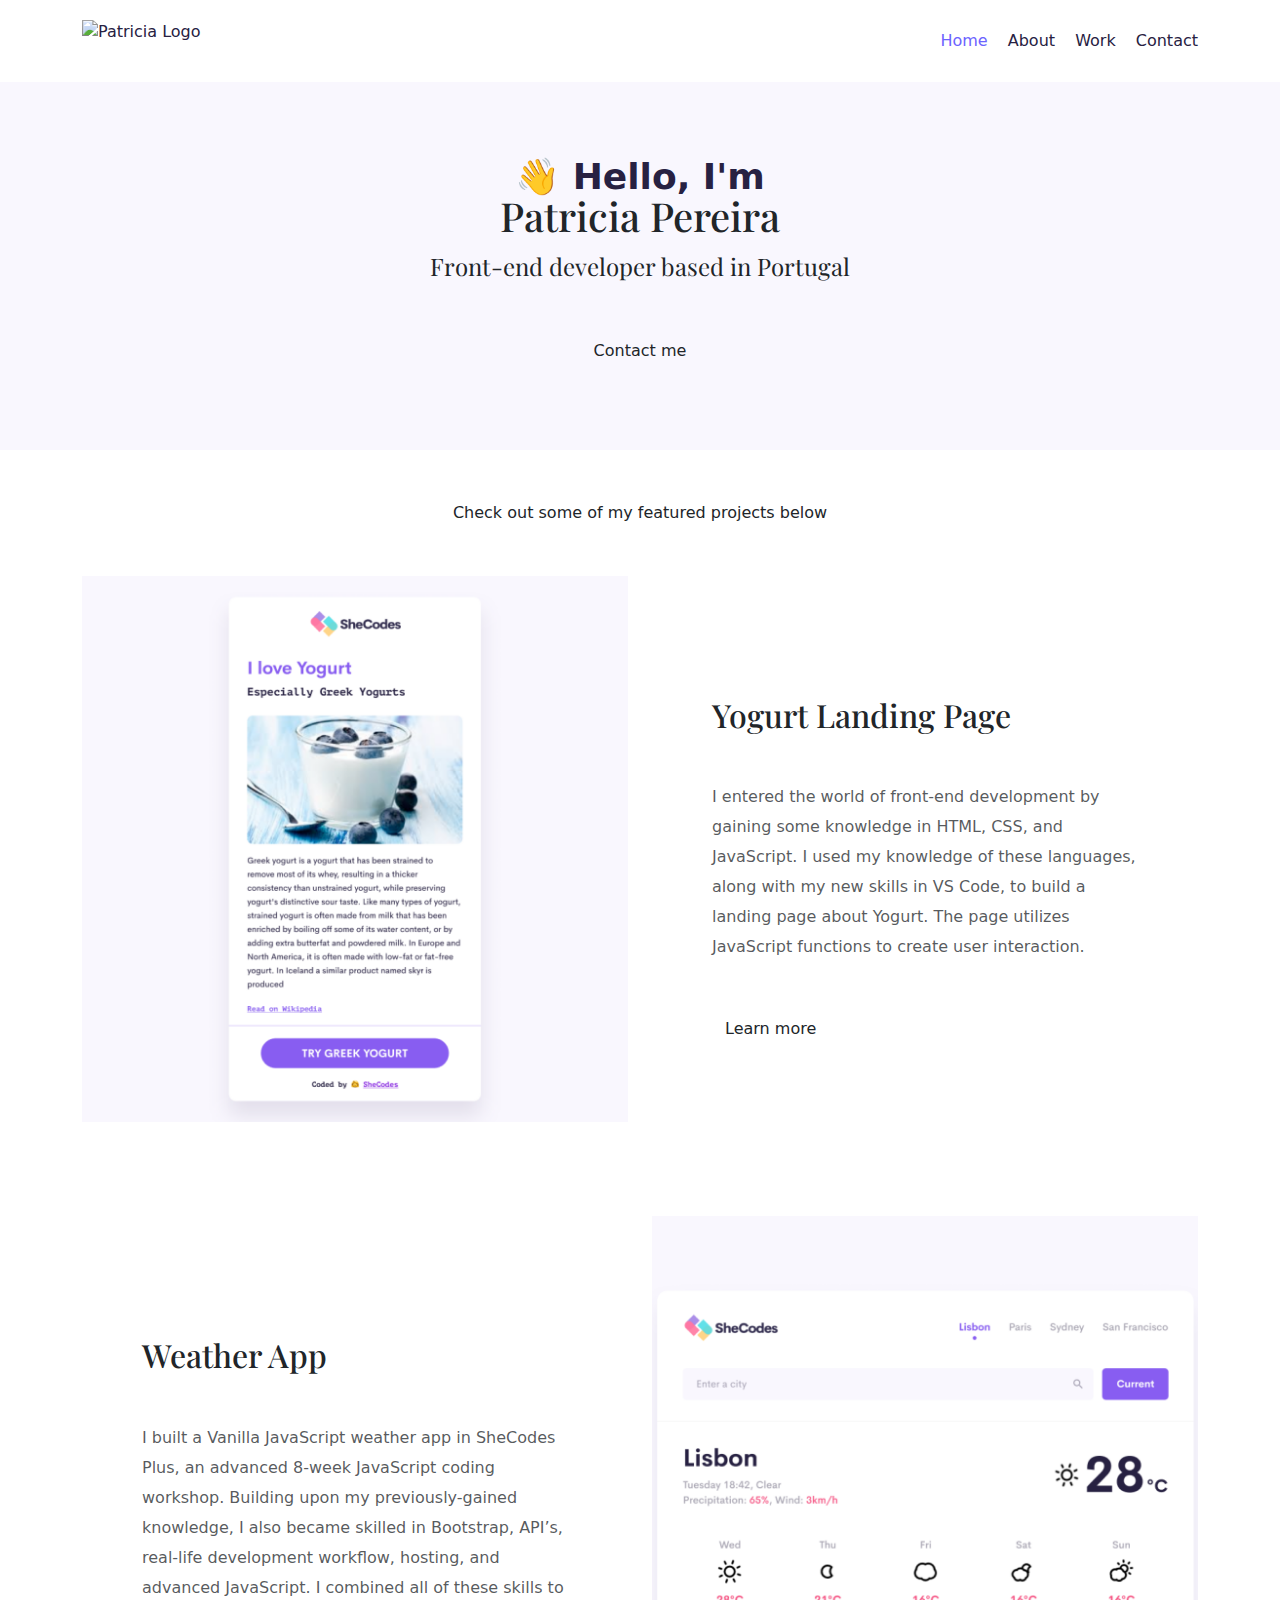
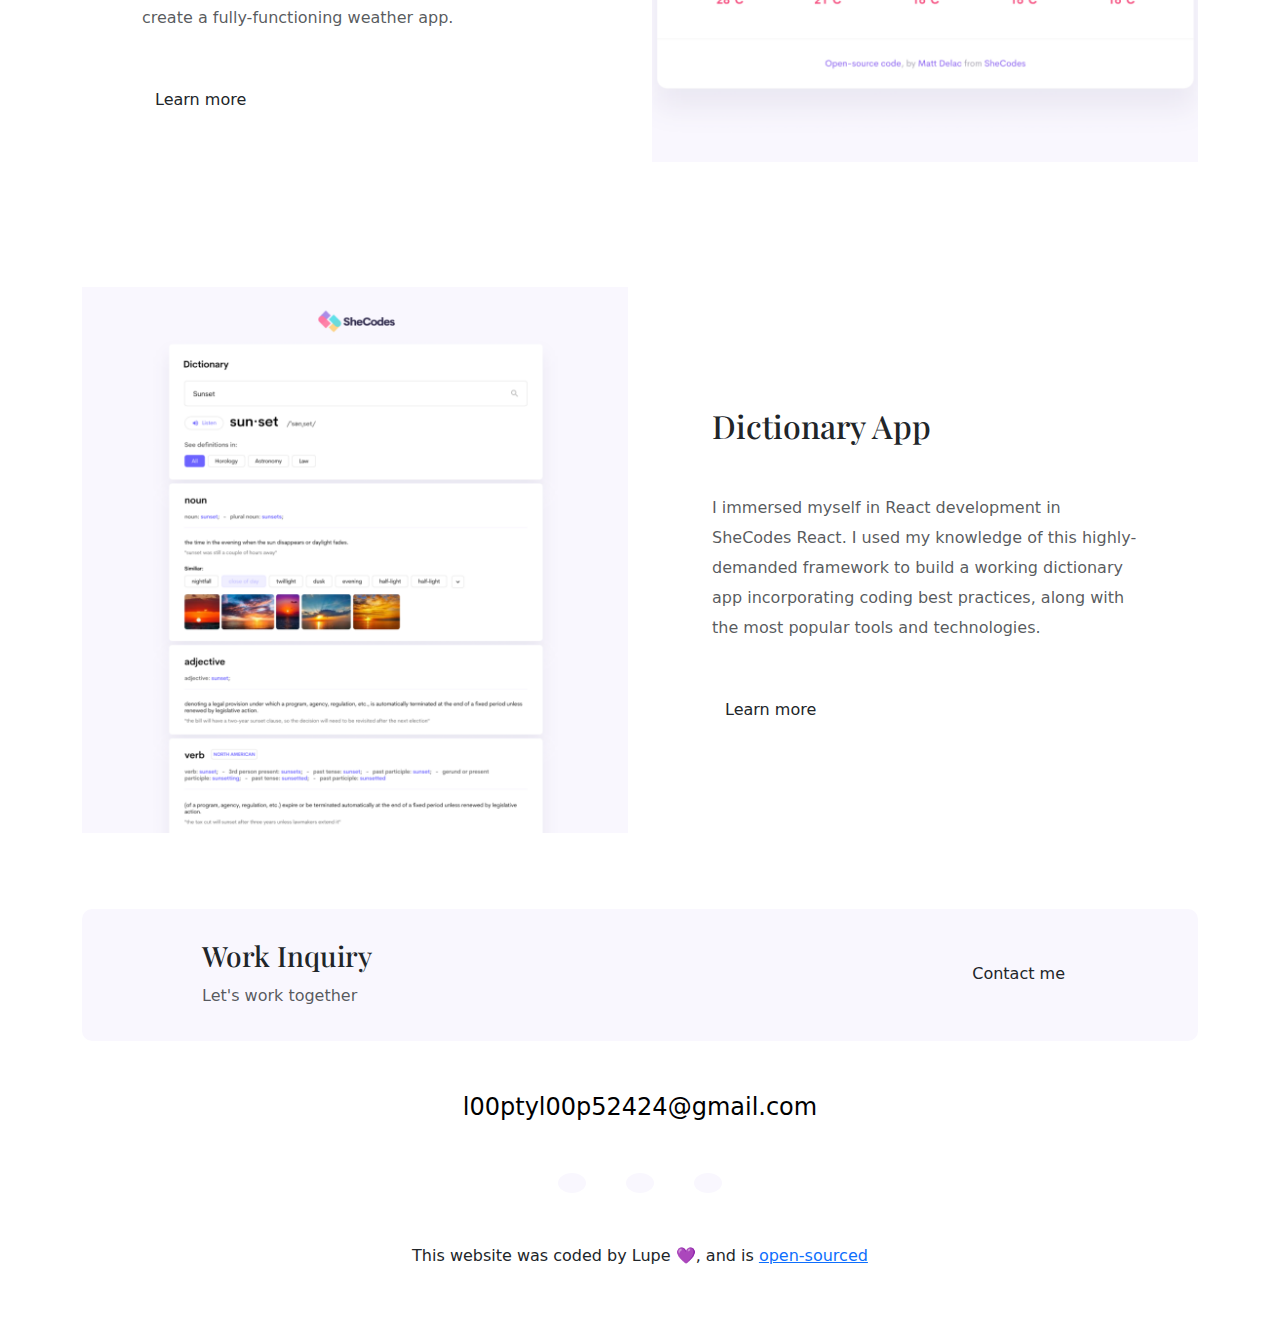
==== commit 79756a80: "Update index" ====
--- a/index.html
+++ b/index.html
@@ -150,23 +150,23 @@
       </div>
       <div class="d-flex justify-content-center mb-5">
         <a
-          href="mailto:patricia@gmail.com"
+          href="mailto:l00ptyl00p52424@gmail.com"
           class="email-link"
-          title="Email Patricia"
+          title="Email loopz"
         >
-          patricia@gmail.com
+         l00ptyl00p52424@gmail.com
         </a>
       </div>
       <div class="social-links d-flex justify-content-center">
         <a
-          href="https://www.github.com/patricia"
+          href="https://github.com/L00ptyl00p"
           target="_blank"
           title="GitHub Profile"
         >
           <i class="fab fa-github"></i>
         </a>
         <a
-          href="https://www.instragram.com/patricia"
+          href="https://www.instragram.com/lilac_ram_shop"
           target="_blank"
           title="instragram Profile"
         >
@@ -181,9 +181,9 @@
         </a>
       </div>
       <p class="text-center mt-5">
-        ✌️ This website was coded by Patricia Pereira, and is
+         This website was coded by Lupe 💜, and is
         <a
-          href="https://github.com/matthieua/portfolio-project"
+          href="https://github.com/L00ptyl00p/portfolio"
           target="_blank"
         >
           open-sourced
